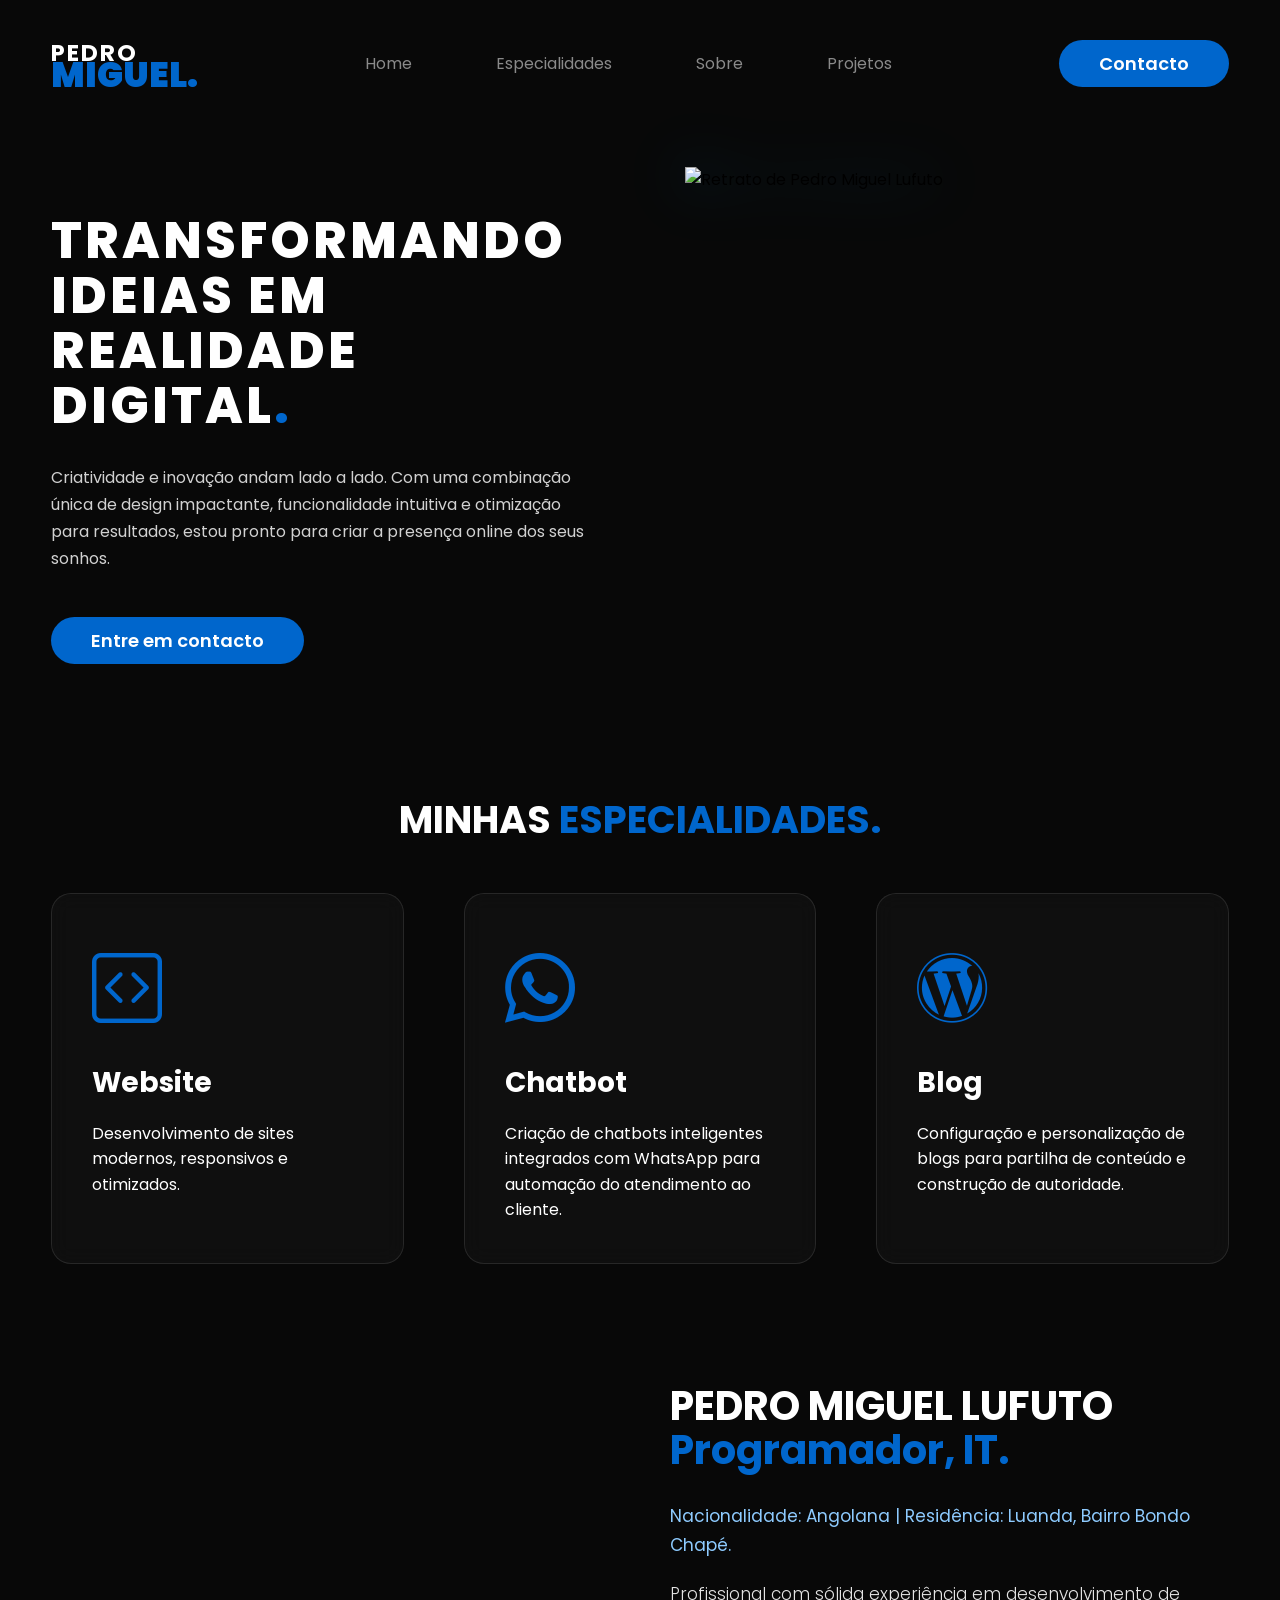
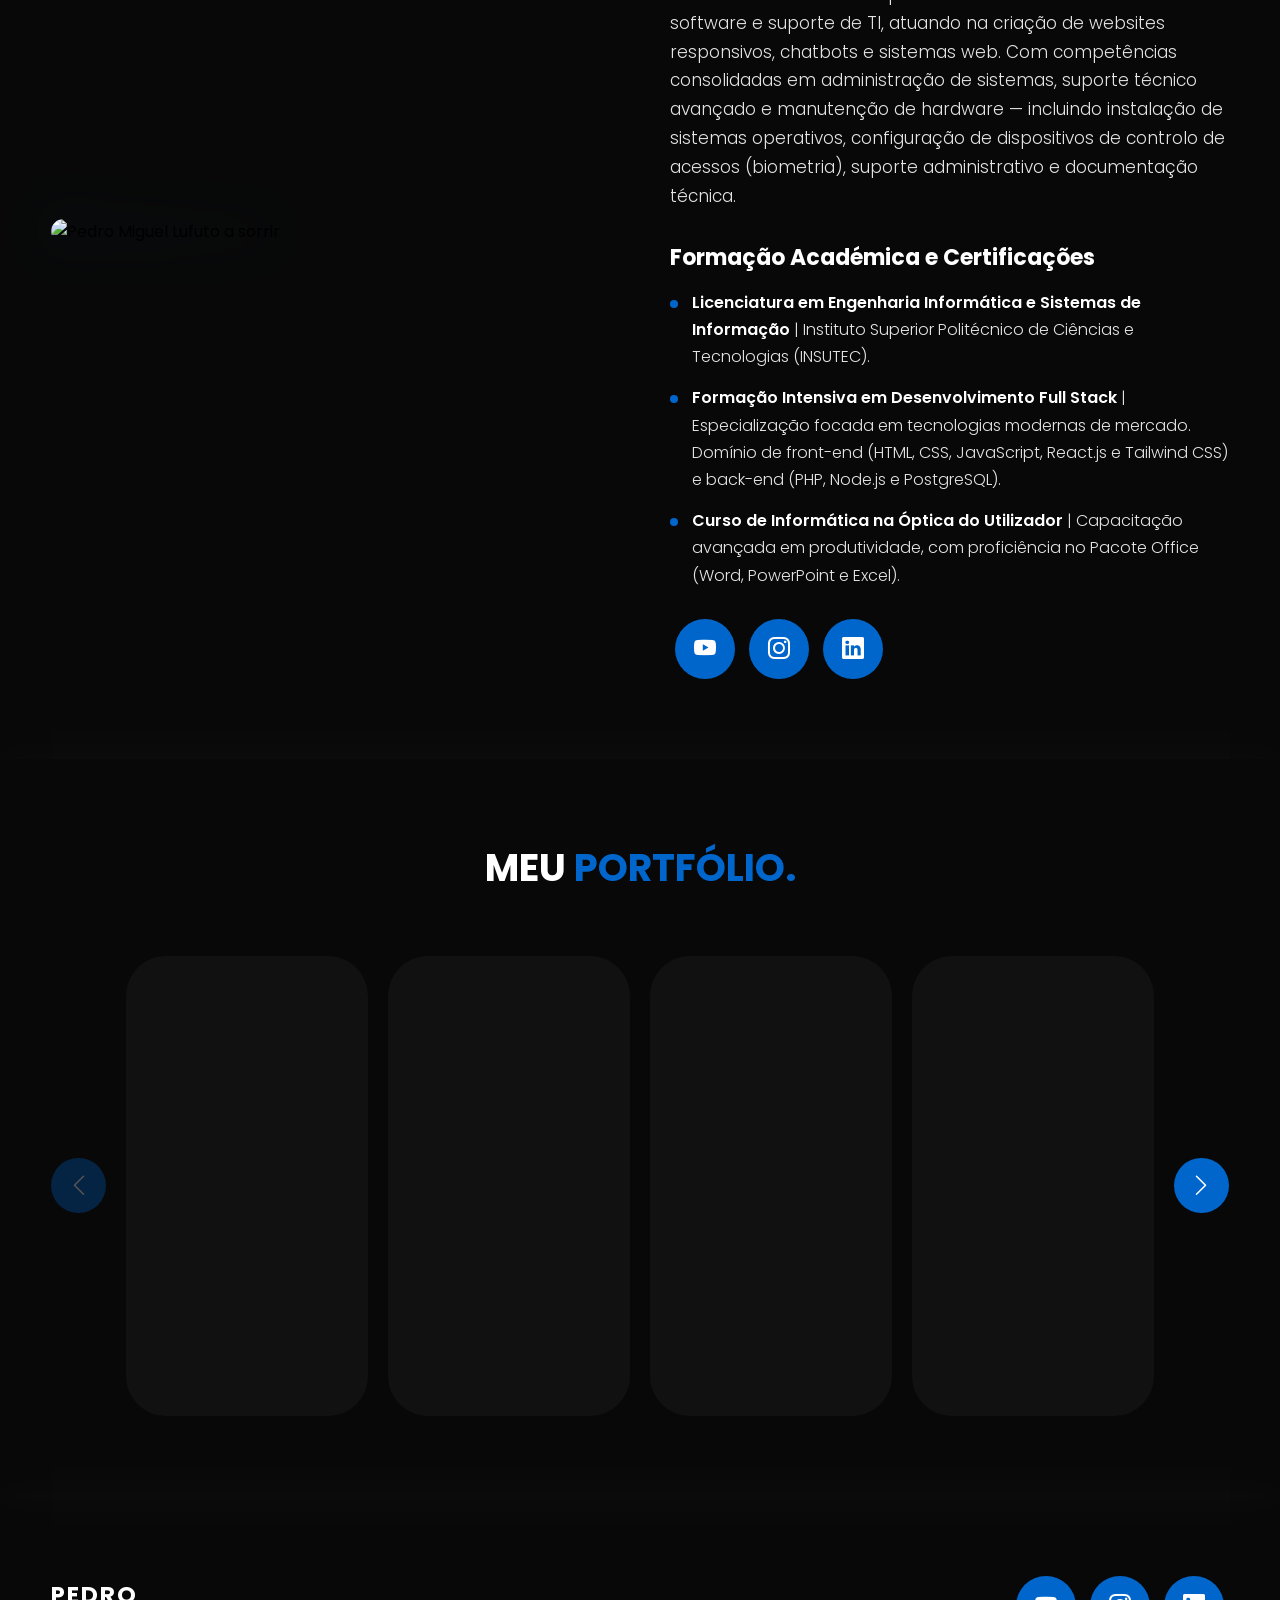
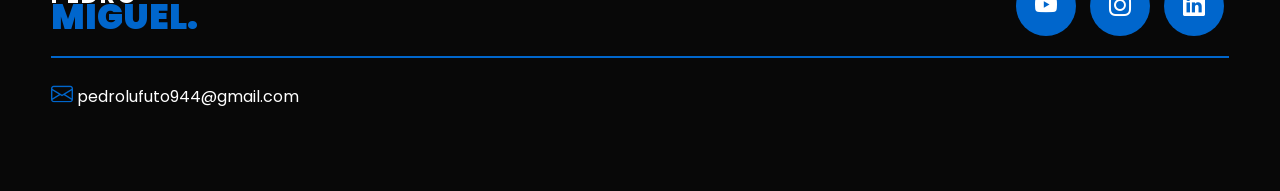
==== index.html @ 4f56f58e "Criação do meu portfolio" ====
<!DOCTYPE html>
<html lang="pt">

<head>
    <meta charset="UTF-8">
    <meta name="viewport" content="width=device-width, initial-scale=1.0">
    <meta name="description" content="Portfólio de Pedro Miguel Lufuto, programador e técnico de TI em Luanda. Websites responsivos, chatbots para WhatsApp e blogs.">
    <meta name="theme-color" content="#080808">
    <link rel="stylesheet" href="style.css">
    <link rel="stylesheet" href="https://cdn.jsdelivr.net/npm/bootstrap-icons@1.11.3/font/bootstrap-icons.min.css">
    <link rel="preconnect" href="https://fonts.googleapis.com">
    <link rel="preconnect" href="https://fonts.gstatic.com" crossorigin>
    <link
        href="https://fonts.googleapis.com/css2?family=Poppins:wght@300;400;600;700;800;900&display=swap"
        rel="stylesheet">
    <title>Portfólio | Pedro Miguel</title>
</head>

<body>

    <header>

        <div class="interface">
            <div class="logo">
                <h2><a href="index.html">PEDRO<span>MIGUEL.</span></a></h2>
            </div>
            <nav class="menu-desktop" aria-label="Menu principal">
                <ul>
                    <li><a href="index.html">Home</a></li>
                    <li><a href="#especialidades">Especialidades</a></li>
                    <li><a href="#sobre">Sobre</a></li>
                    <li><a href="#projetos">Projetos</a></li>
                </ul>
            </nav>
            <nav class="btn-contato" aria-label="Contacto">
                <a href="contacto.html">
                    <button type="button">Contacto</button>
                </a>
            </nav>

            <button type="button" class="btn-abrir-menu" id="btn-menu" aria-label="Abrir menu">
                <i class="bi bi-list"></i>
            </button>

            <div class="menu-mobile" id="menu-mobile">
                <button type="button" class="btn-fechar" aria-label="Fechar menu">
                    <i class="bi bi-x-lg"></i>
                </button>

                <nav aria-label="Menu mobile">
                    <ul>
                        <li><a href="index.html">Home</a></li>
                        <li><a href="index.html#especialidades">Especialidades</a></li>
                        <li><a href="index.html#sobre">Sobre</a></li>
                        <li><a href="index.html#projetos">Projetos</a></li>
                        <li><a href="contacto.html">Contacto</a></li>
                    </ul>
                </nav>
            </div>
            <div class="overlay-menu" id="overlay-menu"></div>

        </div>
    </header>

    <main>
        <section class="topo-do-site reveal">
            <div class="interface">
                <div class="flex">
                    <div class="txt-topo-site">
                        <h1>TRANSFORMANDO IDEIAS EM REALIDADE DIGITAL<span>.</span></h1>
                        <p>Criatividade e inovação andam lado a lado. Com uma combinação única de design impactante,
                            funcionalidade intuitiva e otimização para resultados, estou pronto para criar a presença
                            online dos seus sonhos.</p>

                        <div class="btn-contato">
                            <a href="contacto.html">
                                <button type="button">Entre em contacto</button>
                            </a>
                        </div>
                    </div>

                    <div class="img-topo-site">
                        <img src="imagens/my0.png" alt="Retrato de Pedro Miguel Lufuto" width="650" height="650" fetchpriority="high">
                    </div>
                </div>
            </div>
        </section>


        <section class="especialidade reveal" id="especialidades">
            <div class="interface">
                <h2 class="titulo">MINHAS <span>ESPECIALIDADES.</span></h2>
                <div class="flex">
                    <div class="especialidades-box">
                        <i class="bi bi-code-square" aria-hidden="true"></i>
                        <h3>Website</h3>
                        <p>Desenvolvimento de sites modernos, responsivos e otimizados.</p>
                    </div>

                    <div class="especialidades-box">
                        <i class="bi bi-whatsapp" aria-hidden="true"></i>
                        <h3>Chatbot</h3>
                        <p>Criação de chatbots inteligentes integrados com WhatsApp para automação do atendimento ao
                            cliente.</p>
                    </div>

                    <div class="especialidades-box">
                        <i class="bi bi-wordpress" aria-hidden="true"></i>
                        <h3>Blog</h3>
                        <p>Configuração e personalização de blogs para partilha de conteúdo e construção de autoridade.</p>
                    </div>
                </div>

            </div>
        </section>

        <section class="sobre reveal" id="sobre">
            <div class="interface">
                <div class="flex">
                    <div class="img-sobre">
                        <img src="imagens/Pedrao.png" alt="Pedro Miguel Lufuto a sorrir" loading="lazy">
                    </div>

                    <div class="txt-sobre">
                        <h2>PEDRO MIGUEL LUFUTO <span>Programador, IT.</span></h2>
                        <p class="dados">Nacionalidade: Angolana | Residência: Luanda, Bairro Bondo Chapé.</p>

                        <p>Profissional com sólida experiência em desenvolvimento de software e suporte de TI, atuando na criação de websites responsivos, chatbots e sistemas web. Com competências consolidadas em administração de sistemas,
                            suporte técnico avançado e manutenção de hardware — incluindo instalação de sistemas operativos, configuração de dispositivos de controlo de acessos (biometria), suporte administrativo e documentação técnica.
                        </p>

                        <h3>Formação Académica e Certificações</h3>
                        <ul class="lista-formacao">
                            <li><strong>Licenciatura em Engenharia Informática e Sistemas de Informação</strong> | Instituto Superior Politécnico de Ciências e Tecnologias (INSUTEC).</li>
                            <li><strong>Formação Intensiva em Desenvolvimento Full Stack</strong> | Especialização focada em tecnologias modernas de mercado. Domínio de front-end (HTML, CSS, JavaScript, React.js e Tailwind CSS) e back-end (PHP, Node.js e PostgreSQL).</li>
                            <li><strong>Curso de Informática na Óptica do Utilizador</strong> | Capacitação avançada em produtividade, com proficiência no Pacote Office (Word, PowerPoint e Excel).</li>
                        </ul>

                        <div class="btn-social">
                            <a href="https://youtube.com/@pedromiguellufuto" target="_blank" rel="noopener noreferrer" aria-label="Canal de YouTube"><button type="button" tabindex="-1"><i class="bi bi-youtube"></i></button></a>
                            <a href="https://www.instagram.com/pedromiguel9948" target="_blank" rel="noopener noreferrer" aria-label="Instagram"><button type="button" tabindex="-1"><i class="bi bi-instagram"></i></button></a>
                            <a href="https://www.linkedin.com/in/pedro-lufuto-2a4253391" target="_blank" rel="noopener noreferrer" aria-label="LinkedIn"><button type="button" tabindex="-1"><i class="bi bi-linkedin"></i></button></a>
                        </div>
                    </div>
                </div>
            </div>
        </section>

        <section class="portfolio reveal" id="projetos">
            <div class="interface">
                <h2 class="titulo">MEU <span>PORTFÓLIO.</span></h2>

                <div class="portfolio-carrossel">
                    <button type="button" class="seta seta-esquerda" id="seta-esquerda" aria-label="Projeto anterior">
                        <i class="bi bi-chevron-left"></i>
                    </button>

                    <div class="portfolio-viewport">
                        <div class="portfolio-track" id="portfolio-track">
                            <!-- Confirma os nomes dos ficheiros abaixo: "img-01.png.png" tem extensão dupla -->
                            <a href="projeto1.html" class="img-port" aria-label="Website institucional da VibeAgency" style="background-image: url(imagens/projeto1/img-01.png.png);">
                                <div class="overlay">Criação do Website Institucional VibeAgency</div>
                            </a>
                            <a href="projeto2.html" class="img-port" aria-label="Landing page da Met-Care" style="background-image: url(imagens/projeto2/img-01.png.png);">
                                <div class="overlay">Criação da Landing Page Met-Care, casa com saúde.</div>
                            </a>
                            <a href="projeto3.html" class="img-port" aria-label="Landing page de ficha de prospeção de empresa" style="background-image: url(imagens/projeto3/img-01.png);">
                                <div class="overlay">Criação da Landing Page de ficha de prospeção de empresa.</div>
                            </a>
                            <a href="projeto4.html" class="img-port" aria-label="Landing page de inquérito de avaliação" style="background-image: url(imagens/Inquérito_avaliação.png);">
                                <div class="overlay">Criação da Landing Page de Inquérito de Avaliação da Vibe Agency para Met-Care.</div>
                            </a>
                            <a href="projeto5.html" class="img-port" aria-label="Plataforma web de agendamentos" style="background-image: url(imagens/agendai.png);">
                                <div class="overlay">Desenvolvimento de uma plataforma web integrada de agendamentos.</div>
                            </a>
                            <a href="projeto6.html" class="img-port" aria-label="Landing page Met-Care, inquérito de atendimento" style="background-image: url(imagens/Inqmet.png);">
                                <div class="overlay">Criação da Landing Page MET-CARE | Inquérito de Avaliação de Atendimento</div>
                            </a>
                            <a href="projeto7.html" class="img-port" aria-label="Website institucional Porsche Angola" style="background-image: url(imagens/porsche.png);">
                                <div class="overlay">Criação do Website Institucional Porsche Angola</div>
                            </a>

                            <!-- Para adicionar um novo projeto no futuro, basta colar aqui mais um bloco .img-port -->
                        </div>
                    </div>

                    <button type="button" class="seta seta-direita" id="seta-direita" aria-label="Próximo projeto">
                        <i class="bi bi-chevron-right"></i>
                    </button>
                </div>
            </div>
        </section>

    </main>

    <footer>
        <div class="interface">
            <div class="line-footer">
                <div class="flex">
                    <div class="logo">
                        <h2><a href="index.html">PEDRO<span>MIGUEL.</span></a></h2>
                    </div>
                    <div class="btn-social">
                        <a href="https://youtube.com/@pedromiguellufuto" target="_blank" rel="noopener noreferrer" aria-label="Canal de YouTube"><button type="button" tabindex="-1"><i class="bi bi-youtube"></i></button></a>
                        <a href="https://www.instagram.com/pedromiguel9948" target="_blank" rel="noopener noreferrer" aria-label="Instagram"><button type="button" tabindex="-1"><i class="bi bi-instagram"></i></button></a>
                        <a href="https://www.linkedin.com/in/pedro-lufuto-2a4253391" target="_blank" rel="noopener noreferrer" aria-label="LinkedIn"><button type="button" tabindex="-1"><i class="bi bi-linkedin"></i></button></a>
                    </div>
                </div>
            </div>

            <div class="line-footer borda">
                <p><i class="bi bi-envelope" aria-hidden="true"></i> <a href="mailto:pedrolufuto944@gmail.com">pedrolufuto944@gmail.com</a></p>
            </div>
        </div>
    </footer>

    <button type="button" class="scroll-top" id="scroll-top" aria-label="Voltar ao topo">
        <i class="bi bi-arrow-up-short"></i>
    </button>

    <script src="menu.js"></script>
    <script src="portfolio-slider.js"></script>
</body>

</html>
---- style.css ----
html {
    scroll-behavior: smooth;
    scroll-padding-top: 90px;
}

* {
    margin: 0;
    padding: 0;
    box-sizing: border-box;
}

body {
    background-color: #080808;
    min-height: 100vh;
    font-family: 'Poppins', sans-serif;
    -webkit-font-smoothing: antialiased;
}

ul {
    list-style: none;
}

img {
    max-width: 100%;
    height: auto;
}

/* Foco visível para navegação por teclado */
a:focus-visible,
button:focus-visible {
    outline: 3px solid #1690e1;
    outline-offset: 3px;
}

.interface {
    max-width: 1280px;
    margin: 0 auto;
}

.logo h2 a {
    color: #fff;
    text-decoration: none;
    font-size: 23px;
    line-height: 22px;
    display: block;
    font-weight: 700;
    text-transform: uppercase;
    letter-spacing: 2px;
}

.logo:hover {
    filter: drop-shadow(0 0 30px hsla(198, 100%, 50%, 0.552));
}

.logo h2 a span {
    color: #0066CC;
    display: block;
    font-size: 35px;
    font-weight: 900;
    letter-spacing: 0;
}

.flex {
    display: flex;
}

.btn-contato button {
    padding: 10px 40px;
    font-family: inherit;
    font-size: 18px;
    font-weight: 600;
    color: #fff;
    background-color: #0066CC;
    border: 0;
    border-radius: 30px;
    cursor: pointer;
    transition: .3s;
}

button:hover {
    box-shadow: 0px 0px 0px 4px hsla(210, 100%, 40%, 0.27);
    filter: drop-shadow(0 0 30px hsla(198, 100%, 50%, 0.552));
}

h2.titulo {
    color: #fff;
    font-size: 38px;
    text-align: center;
}

h2.titulo span {
    color: #0066CC;
}


/* ESTILO DO HEADER */
header {
    padding: 40px 4%;
}

header>.interface {
    display: flex;
    align-items: center;
    justify-content: space-between;
}

header a {
    color: #8a8a8a;
    text-decoration: none;
    display: inline-block;
    transition: .2s;
}

header a:hover {
    color: #fff;
    transform: scale(1.05);
}

header .logo h2 a {
    color: #fff;
}

header nav.menu-desktop ul li a,
header nav.menu-mobile ul li a {
    position: relative;
    color: #8a8a8a;
    text-decoration: none;
    display: inline-block;
    transition: color 0.2s, transform 0.2s;
}

header nav.menu-desktop ul li a:hover,
header nav.menu-mobile ul li a:hover {
    color: #fff;
    transform: scale(1.05);
}

header nav.menu-desktop ul li a:after,
header nav.menu-mobile ul li a:after {
    content: '';
    position: absolute;
    left: 0;
    bottom: -4px;
    width: 0;
    height: 2px;
    background-color: hsl(197, 82%, 48%);
    transition: width 0.5s ease;
}

header nav.menu-desktop ul li a:hover:after,
header nav.menu-mobile ul li a:hover:after {
    width: 100%;
}

header nav.menu-desktop ul li {
    display: inline-block;
    padding: 0 40px;
}

/* Botões de menu (agora <button>): reset de estilo */
.btn-abrir-menu,
.menu-mobile .btn-fechar,
.scroll-top {
    border: 0;
    background: none;
    font-family: inherit;
}

.btn-abrir-menu {
    display: none;
    cursor: pointer;
}

.btn-abrir-menu i {
    color: #0066CC;
    font-size: 40px;
}

.menu-mobile {
    background-color: #000;
    height: 100vh;
    position: fixed;
    top: 0;
    right: 0;
    z-index: 99999;
    width: 0%;
    overflow: hidden;
    transition: .5s;
}

.menu-mobile.abrir-menu {
    width: 70%;
}

.menu-mobile.abrir-menu~.overlay-menu {
    display: block;
}

.menu-mobile .btn-fechar {
    display: block;
    width: 100%;
    text-align: left;
    padding: 20px 5%;
    cursor: pointer;
}

.menu-mobile .btn-fechar i {
    color: #0066CC;
    font-size: 30px;
}

.menu-mobile nav ul {
    text-align: right;
}

.menu-mobile nav ul li a {
    color: #fff;
    font-size: 20px;
    font-weight: 300;
    padding: 20px 8%;
    display: block;
}

.menu-mobile nav ul li a:hover {
    background-color: #0066CC;
    color: #fff;
}

.overlay-menu {
    background-color: #000000df;
    width: 100%;
    height: 100%;
    position: fixed;
    top: 0;
    left: 0;
    z-index: 888;
    display: none;
}


/* TOPO DO SITE */
section.topo-do-site {
    padding: 40px 4%;
}

section.topo-do-site .flex {
    align-items: center;
    justify-content: center;
    gap: 90px;
}

.topo-do-site h1 {
    color: #fff;
    font-size: 50px;
    line-height: 1.1;
    font-weight: 800;
    text-align: left;
    letter-spacing: 3px;
}

.topo-do-site .txt-topo-site h1 span {
    color: #0066CC;
}

.topo-do-site .txt-topo-site {
    flex: 1;
    max-width: 650px;
}

.topo-do-site .txt-topo-site p {
    color: #d1d1d1;
    margin: 30px 0 45px 0;
    font-size: 16px;
    line-height: 1.7;
    text-align: left;
}

.topo-do-site .img-topo-site {
    flex: 1;
    display: flex;
    justify-content: flex-end;
    align-items: center;
}

.topo-do-site .img-topo-site img {
    width: 100%;
    max-width: 650px;
    height: auto;
    animation: flutuar 3s ease-in-out infinite;
    filter: drop-shadow(0 0 30px #00b3ff60);
}

@keyframes flutuar {
    0% {
        transform: translateY(0);
    }

    50% {
        transform: translateY(-20px);
    }

    100% {
        transform: translateY(0);
    }
}

/* ESPECIALIDADES */
section.especialidade {
    padding: 40px 4%;
}

section.especialidade .flex {
    gap: 60px;
}

.especialidade .especialidades-box {
    flex: 1;
    color: #fff;
    padding: 40px;
    border-radius: 20px;
    margin-top: 45px;
    transition: .5s;
    background: rgba(255, 255, 255, 0.03);
    backdrop-filter: blur(10px);
    border: 1px solid rgba(255, 255, 255, 0.1);
    line-height: 1.6;
}

.especialidade .especialidades-box:hover {
    transform: translateY(-10px);
    background: rgba(255, 255, 255, 0.08);
    border: 1px solid #0066CC;
    box-shadow: 0 0 20px rgba(0, 102, 204, 0.2);
}

.especialidade .especialidades-box i {
    font-size: 70px;
    color: #0066CC;
}

.especialidade .especialidades-box h3 {
    font-size: 28px;
    margin: 15px 0;
}

/* SOBRE */
section.sobre {
    padding: 80px 4%;
}

section.sobre .flex {
    align-items: center;
    gap: 60px;
}

.sobre .img-sobre {
    flex: 1;
}

.sobre .img-sobre img {
    width: 100%;
    max-width: 750px;
    border-radius: 30px;
    filter: drop-shadow(0 0 30px rgba(77, 195, 255, 0.233));
}

.sobre .txt-sobre {
    flex: 1;
    color: #fff;
}

.sobre .txt-sobre h2 {
    font-size: 40px;
    line-height: 1.1;
    margin-bottom: 30px;
}

.sobre .txt-sobre h2 span {
    color: #0066CC;
    display: block;
}

.sobre .txt-sobre h3 {
    font-size: 22px;
    margin: 30px 0 15px;
    color: #fff;
}

.sobre .txt-sobre p {
    margin: 20px 0;
    font-size: 17px;
    font-weight: 300;
    line-height: 1.7;
    color: #e4e4e4;
}

.sobre .txt-sobre p.dados {
    color: #8ecbff;
    font-weight: 400;
}

.sobre .lista-formacao li {
    font-size: 16px;
    font-weight: 300;
    line-height: 1.7;
    color: #e4e4e4;
    padding-left: 22px;
    margin-bottom: 14px;
    position: relative;
}

.sobre .lista-formacao li::before {
    content: '';
    position: absolute;
    left: 0;
    top: 11px;
    width: 8px;
    height: 8px;
    border-radius: 50%;
    background-color: #0066CC;
}

.sobre .lista-formacao li strong {
    font-weight: 600;
    color: #fff;
}

.btn-social {
    margin-top: 30px;
}

.btn-social a {
    display: inline-block;
    border-radius: 50%;
}

.btn-social button {
    width: 60px;
    height: 60px;
    border-radius: 50%;
    border: none;
    background-color: #0066CC;
    font-size: 22px;
    cursor: pointer;
    margin: 0 5px;
    transition: .2s;
}

.btn-social button i {
    color: #fff;
}

.btn-social button:hover {
    transform: scale(1.1);
    box-shadow: 0 0 10px #0066CC;
    background-color: #1690e1;
}

footer .btn-social {
    margin-top: 0;
}

/* PORTFOLIO */
section.portfolio {
    padding: 80px 4%;
    box-shadow: 0 0 40px 10px #ffffff05;
}

.img-port {
    width: 100%;
    height: 460px;
    background-size: cover;
    background-position: 100% 0%;
    background-color: #111;
    transition: background-position 8s;
    cursor: pointer;
    border-radius: 40px;
    position: relative;
}

.img-port:hover {
    background-position: 100% 100%;
}

a.img-port {
    text-decoration: none;
    display: block;
}

.overlay {
    position: absolute;
    top: 0;
    left: 0;
    width: 100%;
    height: 100%;
    background-color: #00000083;
    border-radius: 40px;
    display: flex;
    align-items: center;
    justify-content: center;
    text-align: center;
    padding: 20px;
    color: #fff;
    font-size: 24px;
    font-weight: 600;
    opacity: 0;
    transition: .5s;
}

/* Também aparece com foco por teclado; em ecrãs táteis fica sempre visível */
.overlay:hover,
a.img-port:hover .overlay,
a.img-port:focus-visible .overlay {
    opacity: 1;
}

@media (hover: none) {
    .overlay {
        opacity: 1;
        align-items: flex-end;
        background: linear-gradient(to top, #000000d9, #00000000 60%);
        font-size: 18px;
    }
}

/* CARROSSEL DO PORTFOLIO */
.portfolio-carrossel {
    display: flex;
    align-items: center;
    gap: 20px;
    margin-top: 60px;
}

.portfolio-viewport {
    overflow: hidden;
    width: 100%;
}

.portfolio-track {
    display: flex;
    transition: transform .6s cubic-bezier(0.65, 0, 0.35, 1);
}

.portfolio-pagina {
    display: flex;
    justify-content: center;
    gap: 20px;
    flex: 0 0 100%;
    width: 100%;
}

.portfolio-pagina .img-port {
    flex: 1;
    max-width: 360px;
}

.seta {
    flex-shrink: 0;
    width: 55px;
    height: 55px;
    border-radius: 50%;
    border: none;
    background-color: #0066CC;
    color: #fff;
    font-size: 24px;
    cursor: pointer;
    display: flex;
    align-items: center;
    justify-content: center;
    transition: .3s;
}

.seta:hover {
    background-color: #1690e1;
    transform: scale(1.1);
}

.seta.desativado {
    opacity: .3;
    pointer-events: none;
    cursor: default;
}

/* FOOTER */
footer {
    padding: 60px 4%;
    box-shadow: 0 0 40px 10px #ffffff05;
}

footer .flex {
    justify-content: space-between;
    align-items: center;
}

footer .line-footer {
    padding: 20px 0;
}

.borda {
    border-top: 2px solid #0066CC;
}

footer .line-footer p i {
    color: #0066CC;
    font-size: 22px;
}

footer .line-footer p a {
    color: #fff;
    text-decoration: none;
}

footer .line-footer p a:hover {
    text-decoration: underline;
}

/* BOTÃO SCROLL TOP */
.scroll-top {
    position: fixed;
    bottom: 30px;
    right: 30px;
    width: 50px;
    height: 50px;
    background-color: #0066CC;
    color: #fff;
    border-radius: 50%;
    display: flex;
    align-items: center;
    justify-content: center;
    font-size: 30px;
    cursor: pointer;
    z-index: 999;
    opacity: 0;
    visibility: hidden;
    transition: .3s;
}

.scroll-top.show {
    opacity: 1;
    visibility: visible;
}

.scroll-top:hover {
    transform: scale(1.1);
    background-color: #1690e1;
}

/* REVEAL ANIMATION */
.reveal {
    opacity: 0;
    transform: translateY(30px);
    transition: all 0.8s ease-out;
}

.reveal.active {
    opacity: 1;
    transform: translateY(0);
}

/* RESPONSIVIDADE */
@media screen and (max-width: 1020px) {

    /* HEADER */
    .menu-desktop,
    header .btn-contato {
        display: none;
    }

    .btn-abrir-menu {
        display: block;
    }

    /* TOPO DO SITE */
    section.topo-do-site .flex {
        flex-direction: column-reverse;
        gap: 40px;
    }

    .topo-do-site h1 {
        font-size: 32px;
        text-align: center;
    }

    .topo-do-site .txt-topo-site p {
        text-align: center;
    }

    .topo-do-site .btn-contato {
        display: flex;
        justify-content: center;
    }

    .topo-do-site .img-topo-site {
        justify-content: center;
    }

    .topo-do-site .img-topo-site img {
        width: 100%;
        max-width: 280px;
    }

    /* ESPECIALIDADES */
    section.especialidade .flex {
        flex-direction: column;
        gap: 0;
    }

    /* SOBRE */
    section.sobre .flex {
        flex-direction: column;
    }

    .sobre .txt-sobre h2 {
        font-size: 30px;
    }

    .sobre .btn-social {
        text-align: center;
    }

    /* PORTFOLIO */
    .portfolio-carrossel {
        gap: 12px;
        margin-top: 40px;
    }

    .seta {
        width: 42px;
        height: 42px;
        font-size: 20px;
    }

    .img-port {
        height: 380px;
    }

    /* FOOTER */
    footer .flex {
        flex-direction: column;
        gap: 30px;
    }
}

@media screen and (max-width: 700px) {
    .img-port {
        height: 320px;
    }

    h2.titulo {
        font-size: 30px;
    }
}

/* Respeitar quem prefere menos animação */
@media (prefers-reduced-motion: reduce) {
    html {
        scroll-behavior: auto;
    }

    *,
    *::before,
    *::after {
        animation: none !important;
        transition-duration: .01ms !important;
    }

    .reveal {
        opacity: 1;
        transform: none;
    }
}
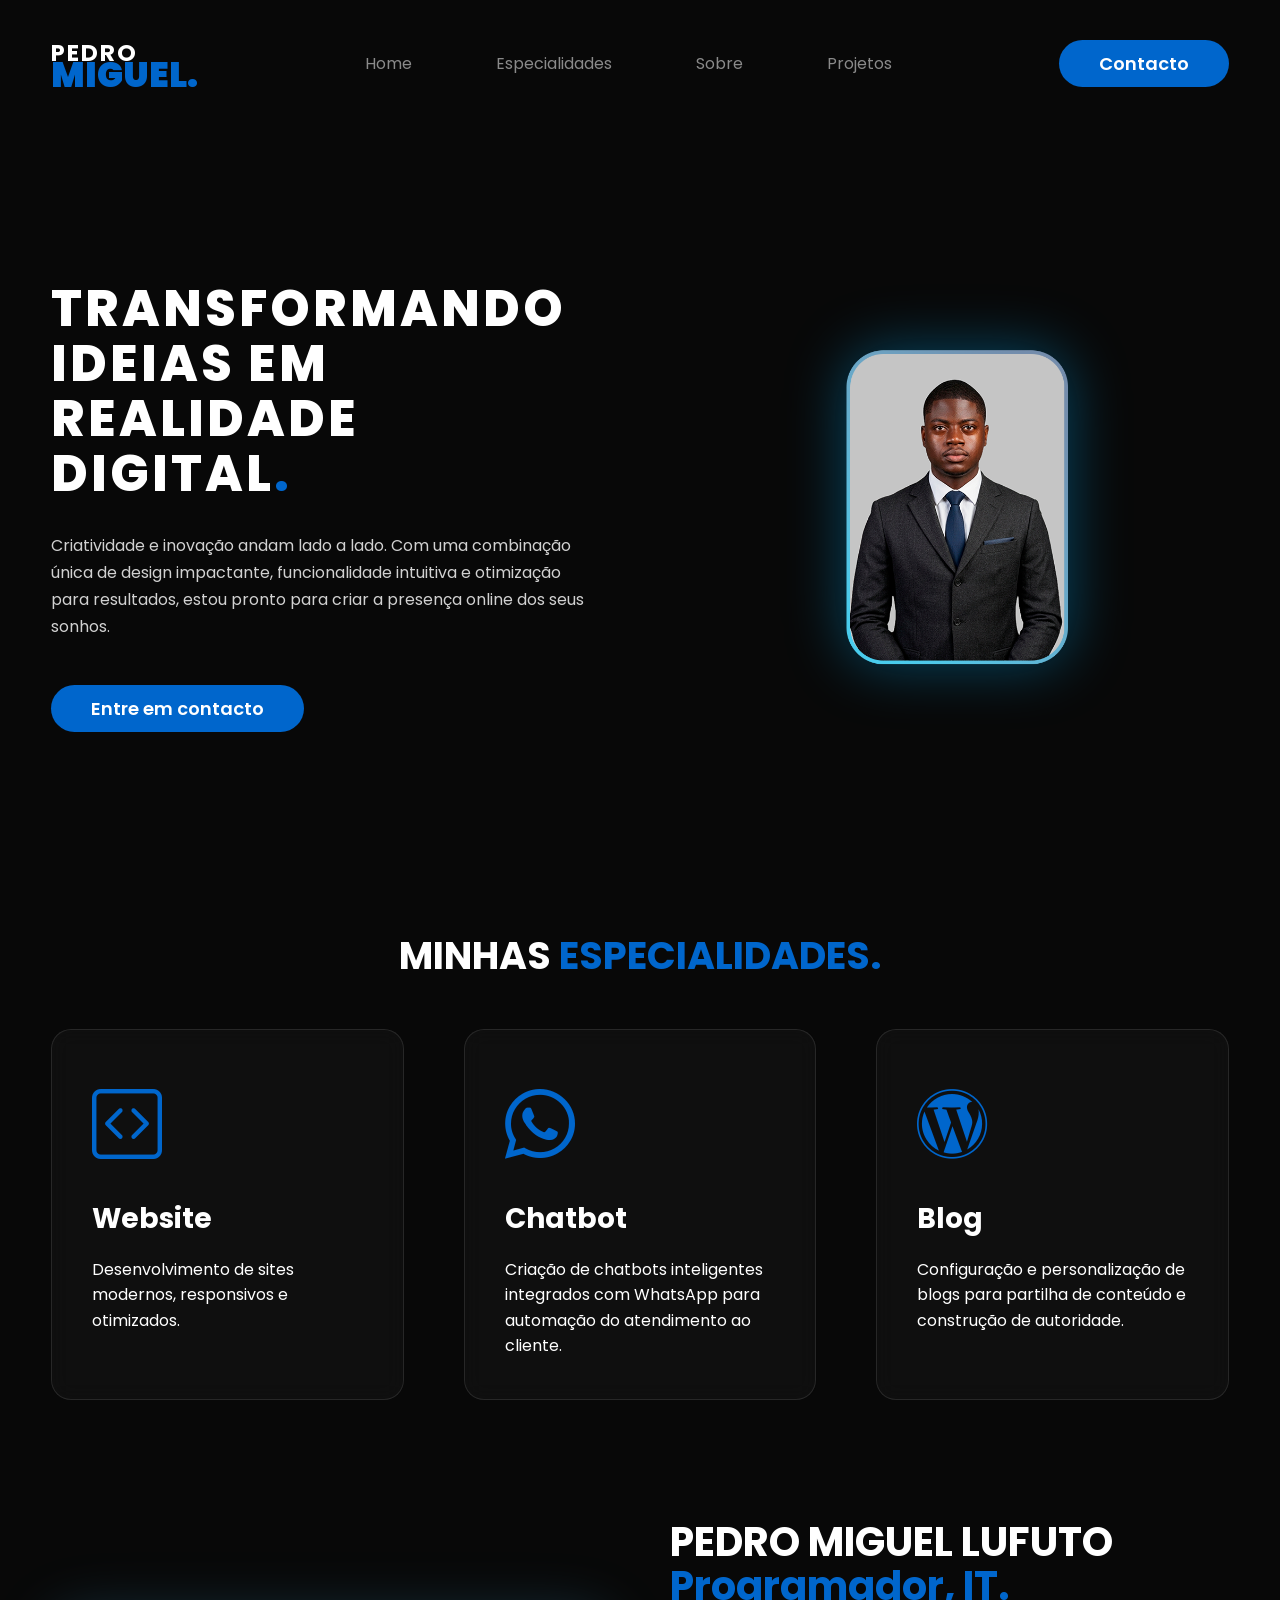
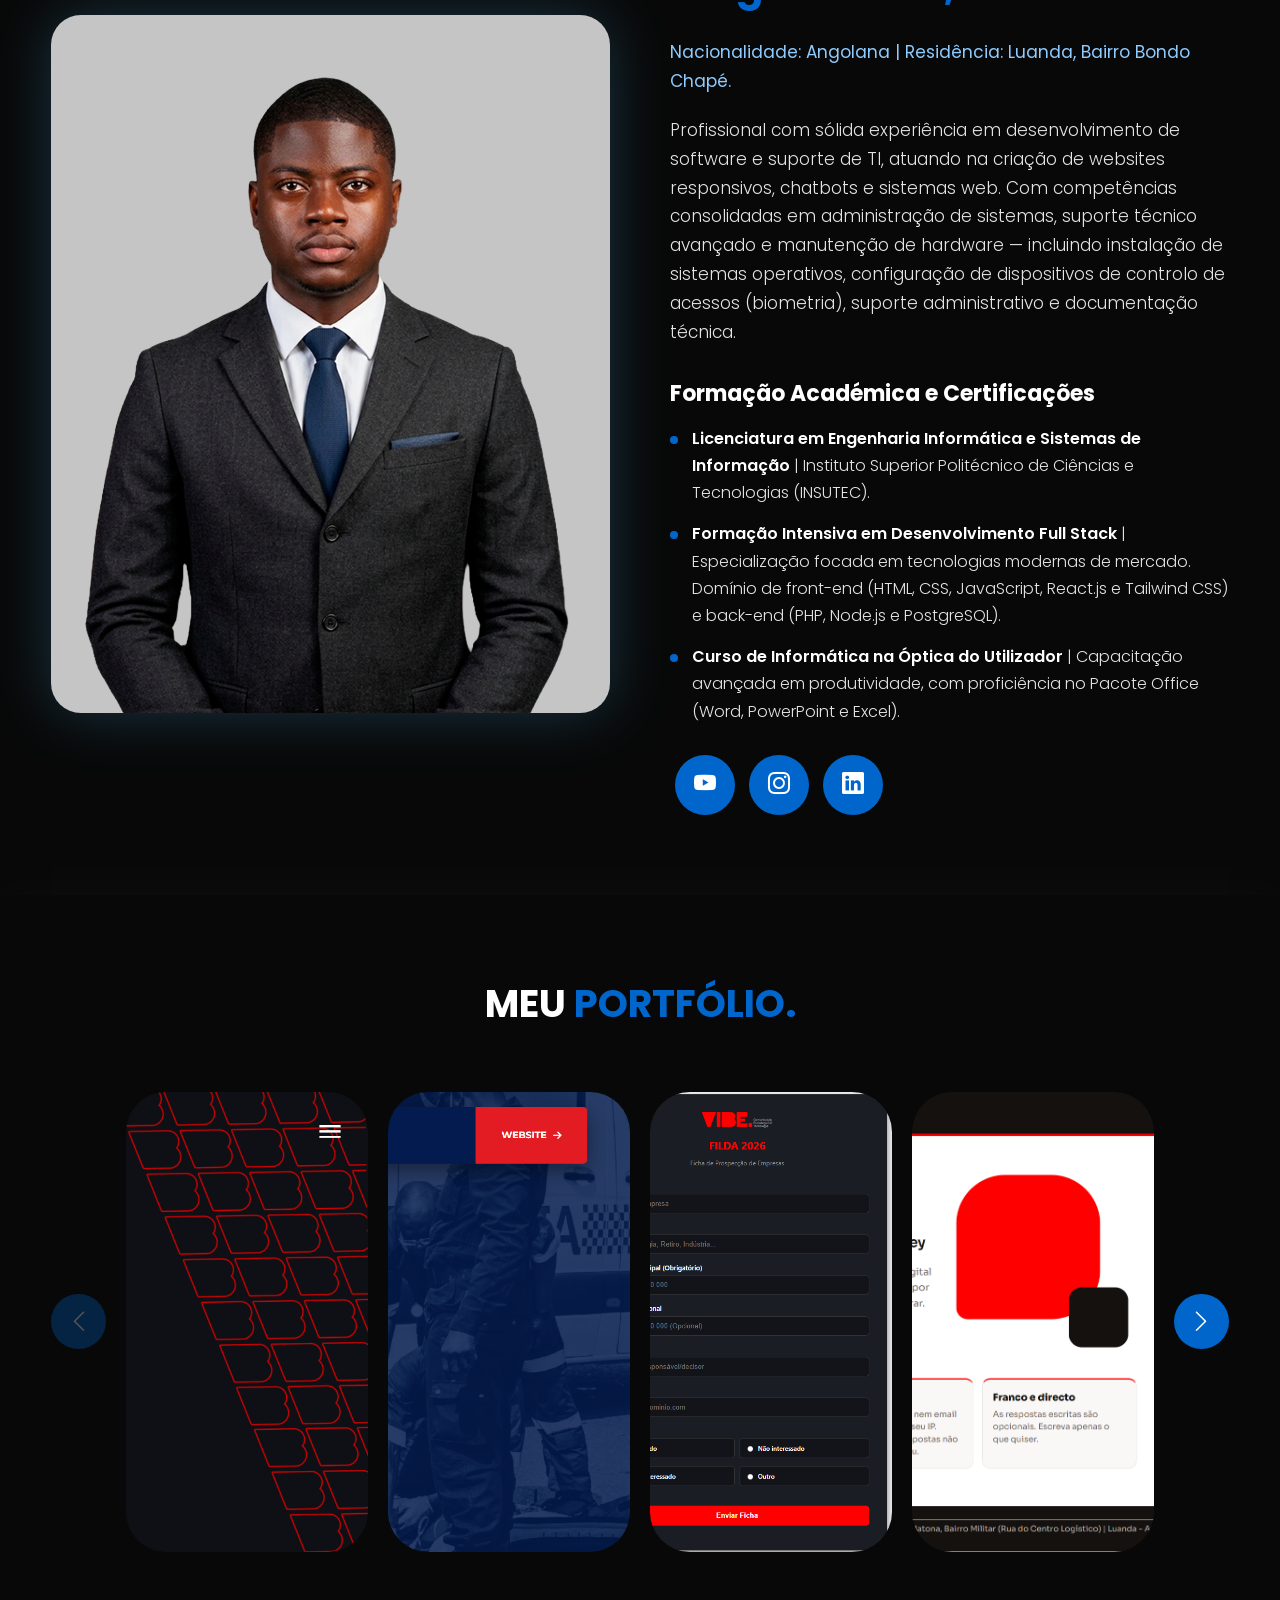
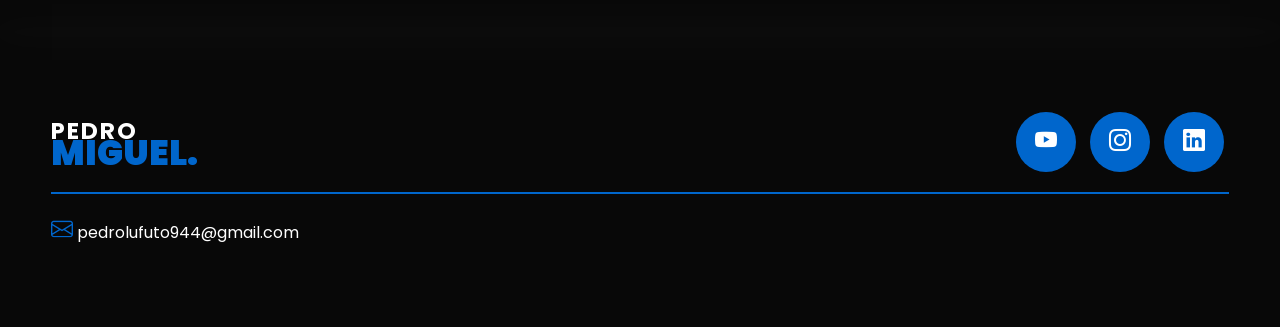
==== commit ca1094d7: "Add files via upload" ====
--- a/index.html
+++ b/index.html
@@ -158,13 +158,13 @@
                     <div class="portfolio-viewport">
                         <div class="portfolio-track" id="portfolio-track">
                             <!-- Confirma os nomes dos ficheiros abaixo: "img-01.png.png" tem extensão dupla -->
-                            <a href="projeto1.html" class="img-port" aria-label="Website institucional da VibeAgency" style="background-image: url(imagens/projeto1/img-01.png.png);">
+                            <a href="projeto1.html" class="img-port" aria-label="Website institucional da VibeAgency" style="background-image: url(projeto1/img-01.png.png);">
                                 <div class="overlay">Criação do Website Institucional VibeAgency</div>
                             </a>
-                            <a href="projeto2.html" class="img-port" aria-label="Landing page da Met-Care" style="background-image: url(imagens/projeto2/img-01.png.png);">
+                            <a href="projeto2.html" class="img-port" aria-label="Landing page da Met-Care" style="background-image: url(projeto2/img-01.png.png);">
                                 <div class="overlay">Criação da Landing Page Met-Care, casa com saúde.</div>
                             </a>
-                            <a href="projeto3.html" class="img-port" aria-label="Landing page de ficha de prospeção de empresa" style="background-image: url(imagens/projeto3/img-01.png);">
+                            <a href="projeto3.html" class="img-port" aria-label="Landing page de ficha de prospeção de empresa" style="background-image: url(projeto3/img-01.png);">
                                 <div class="overlay">Criação da Landing Page de ficha de prospeção de empresa.</div>
                             </a>
                             <a href="projeto4.html" class="img-port" aria-label="Landing page de inquérito de avaliação" style="background-image: url(imagens/Inquérito_avaliação.png);">
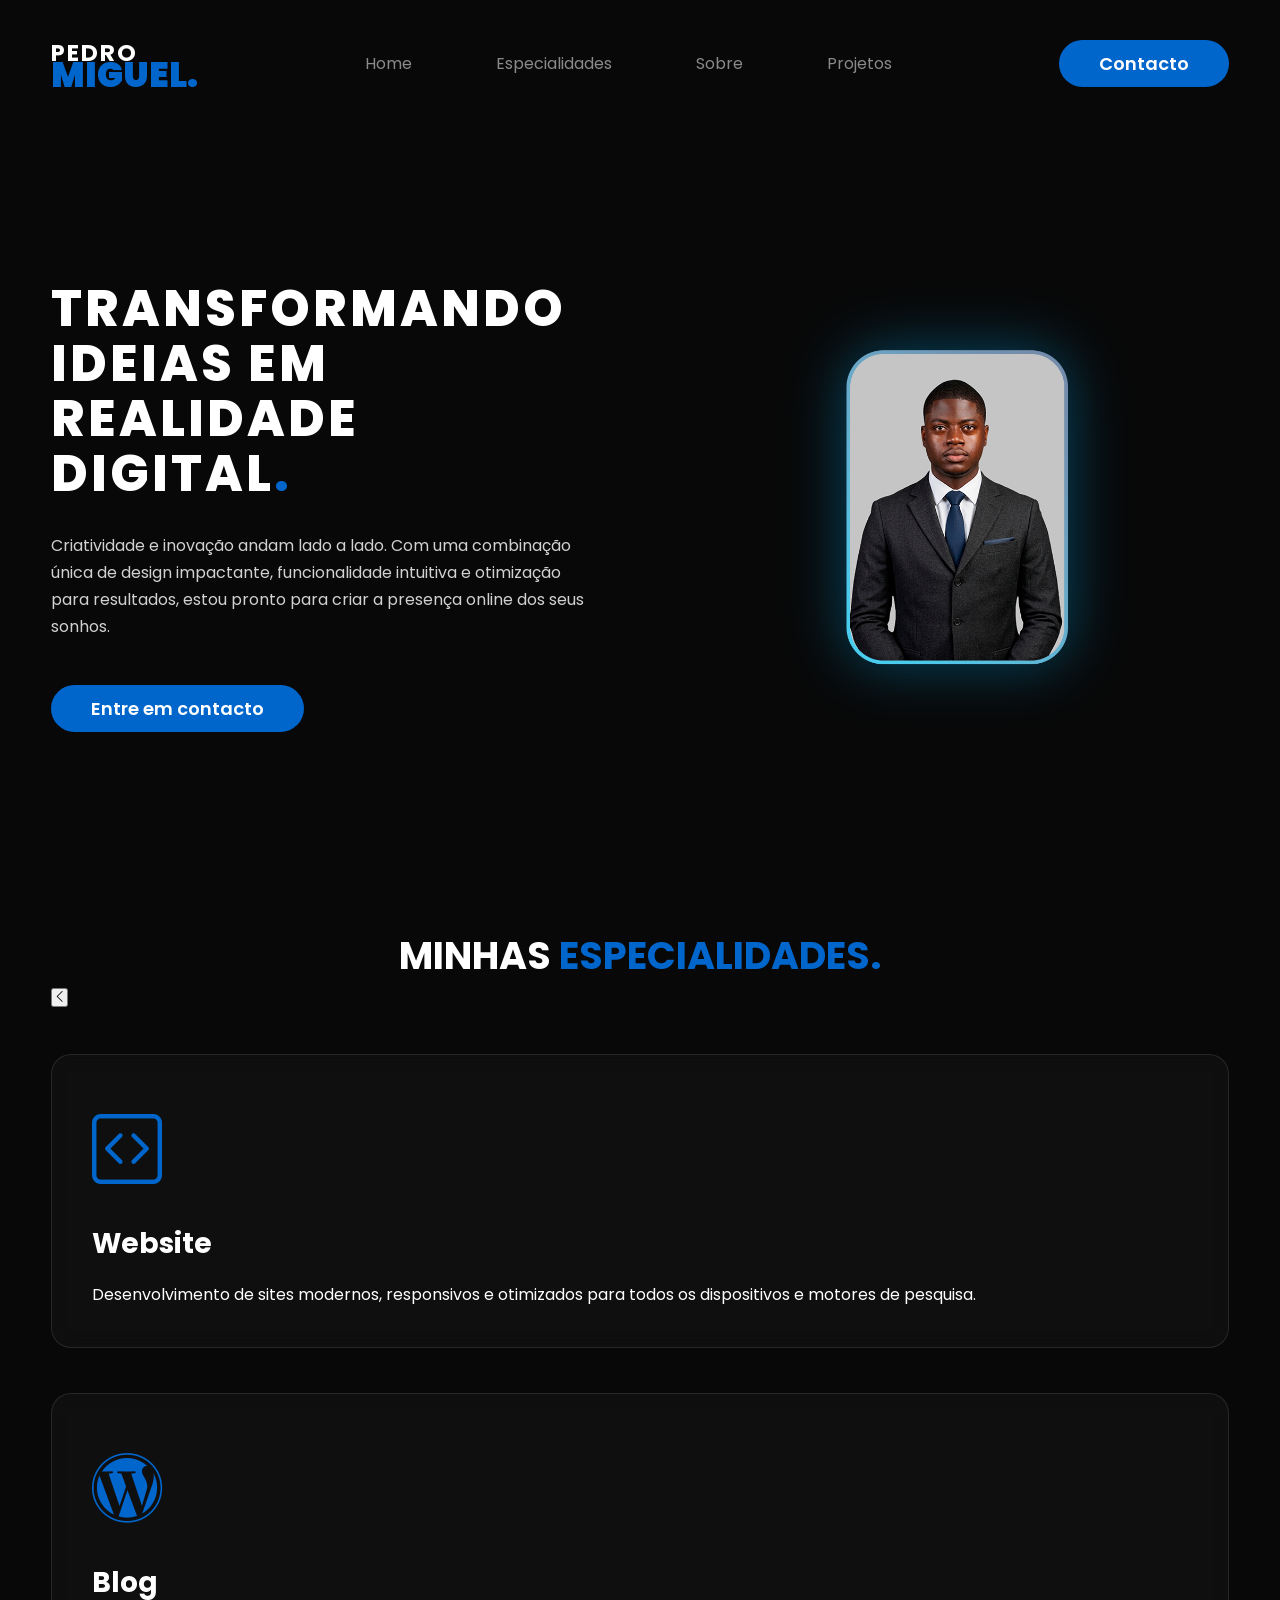
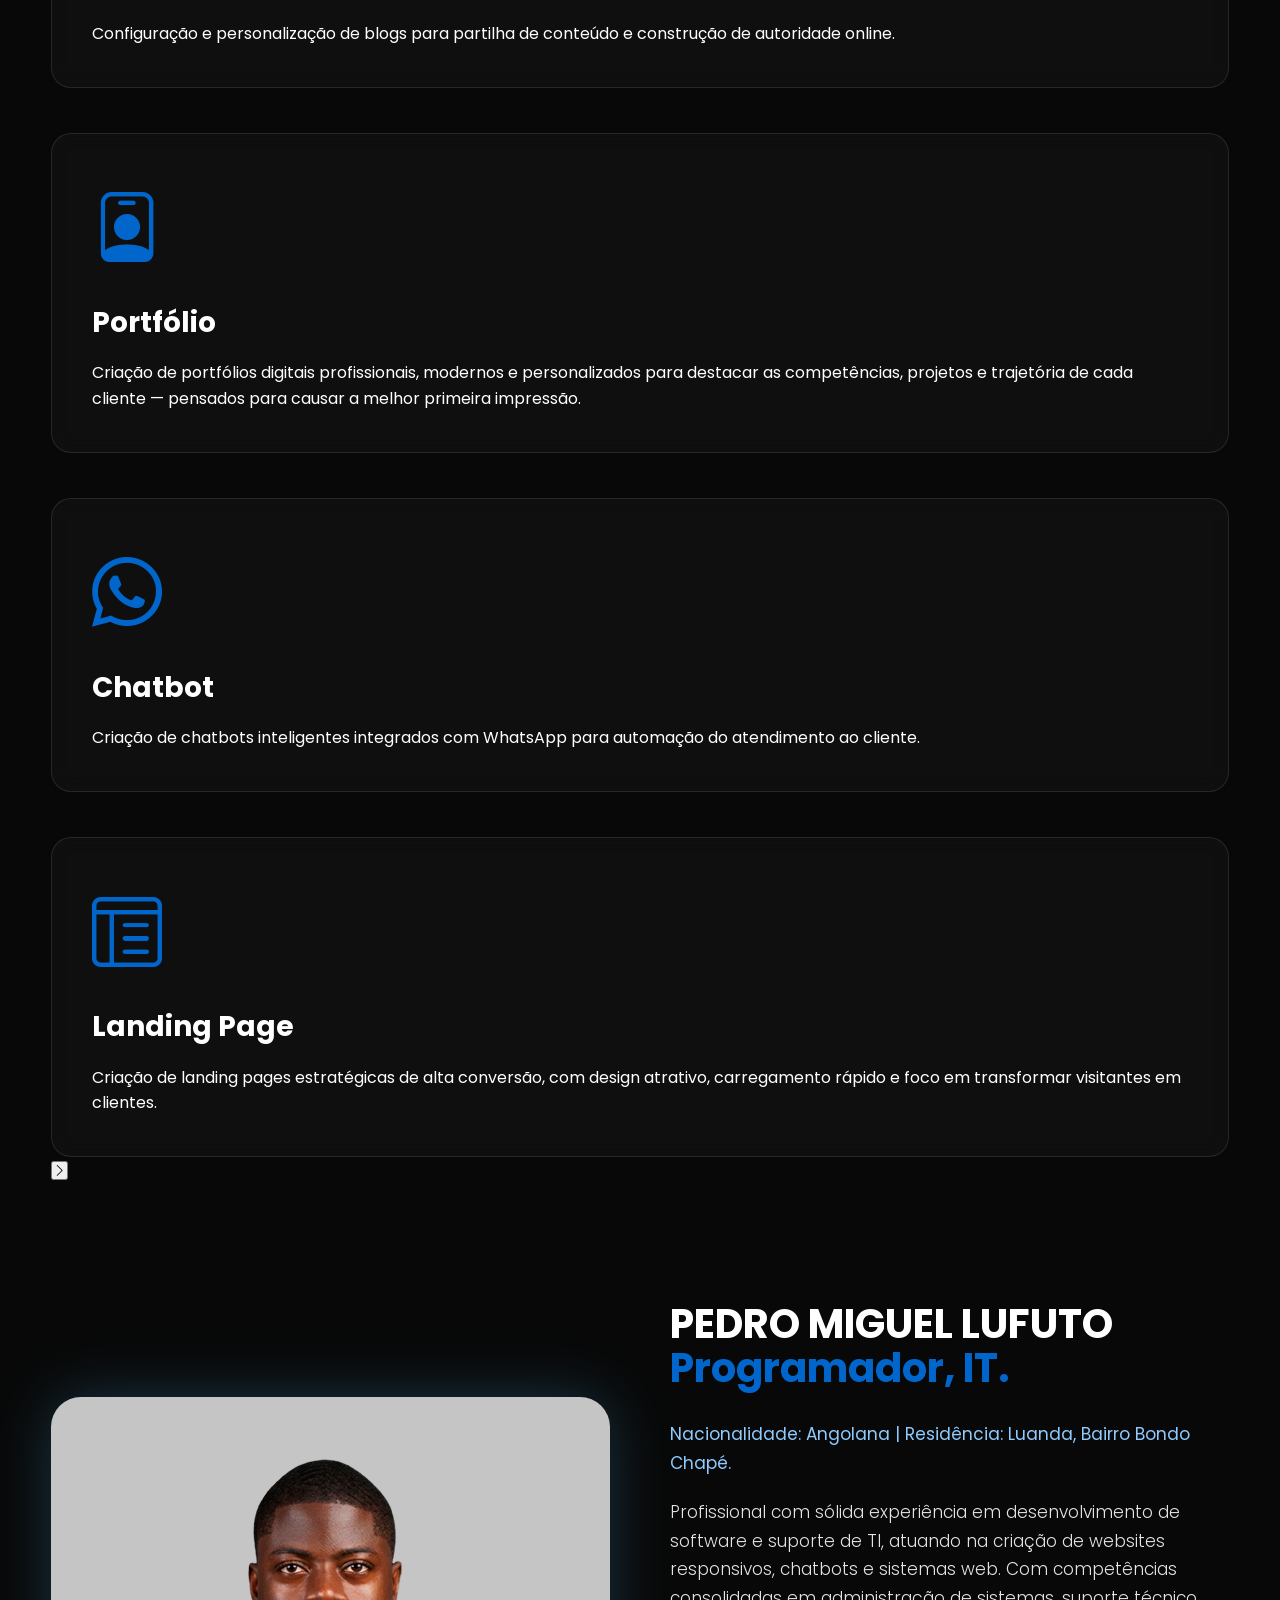
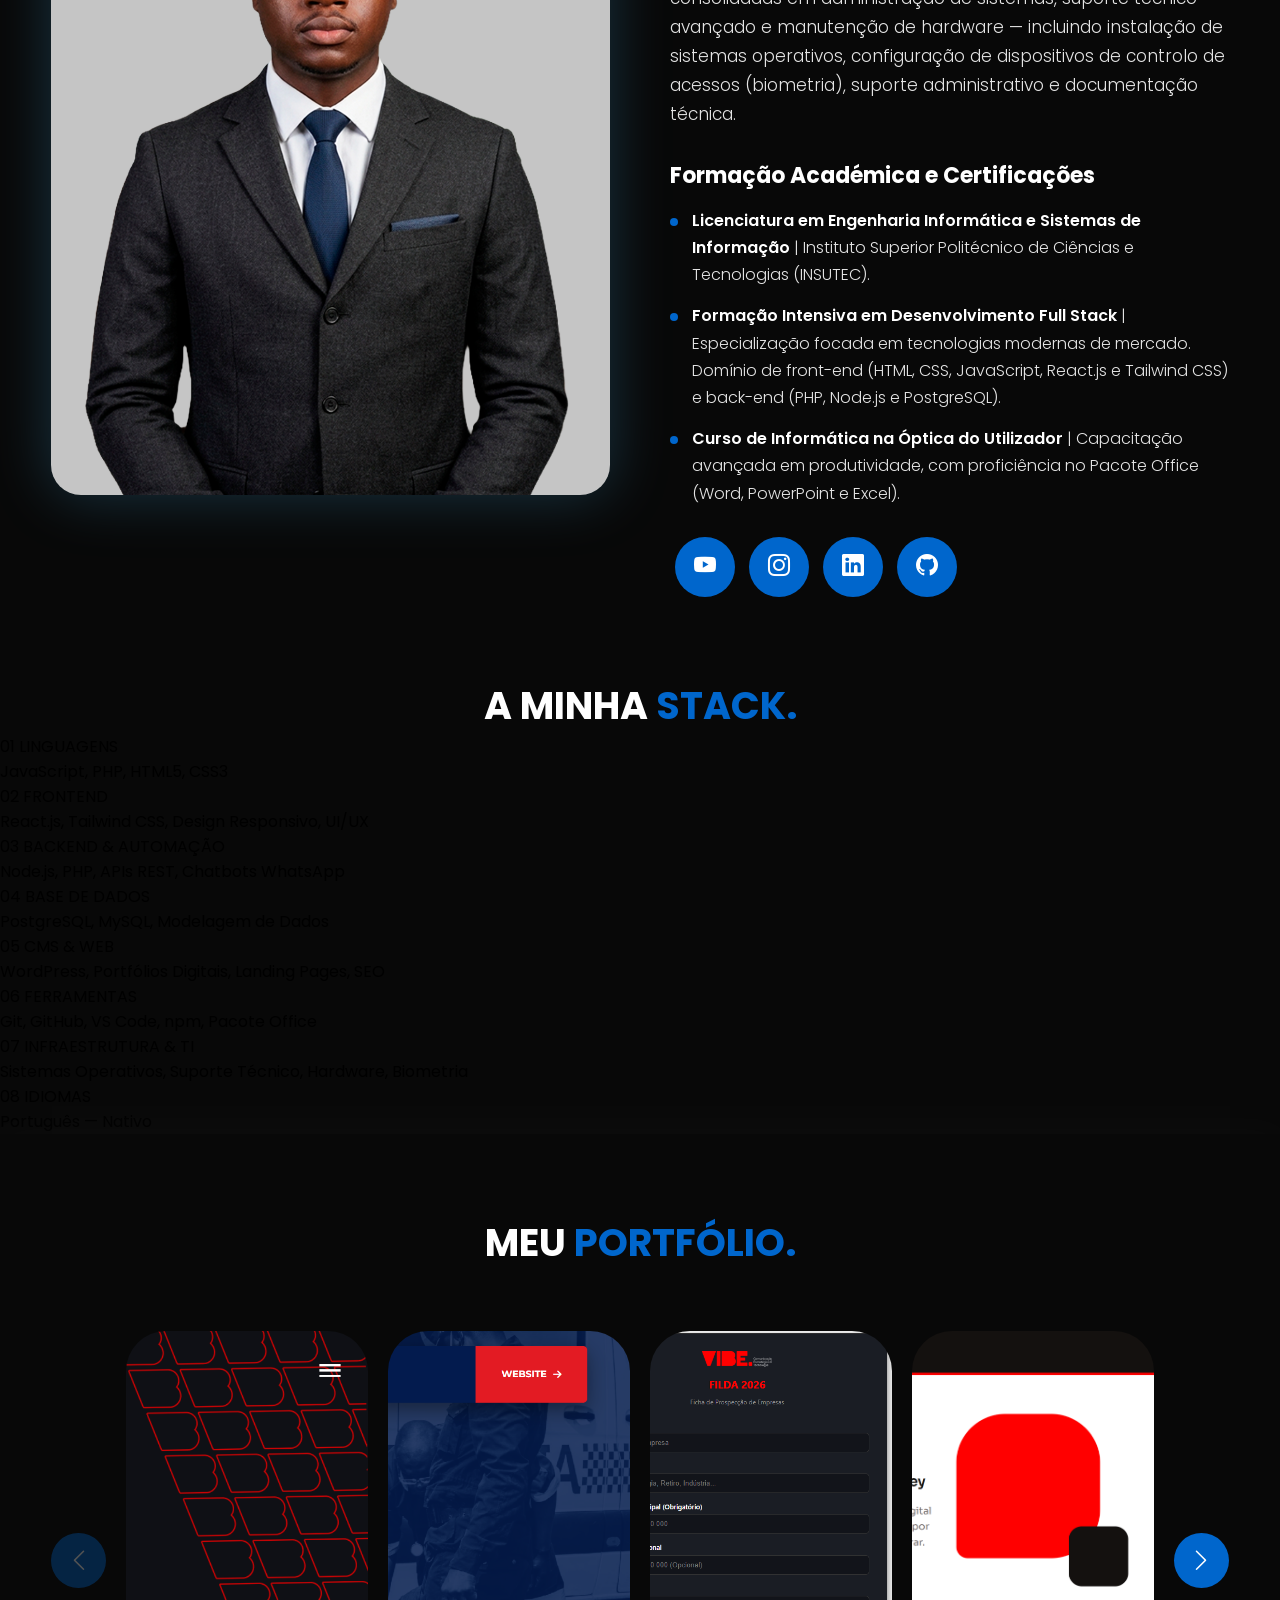
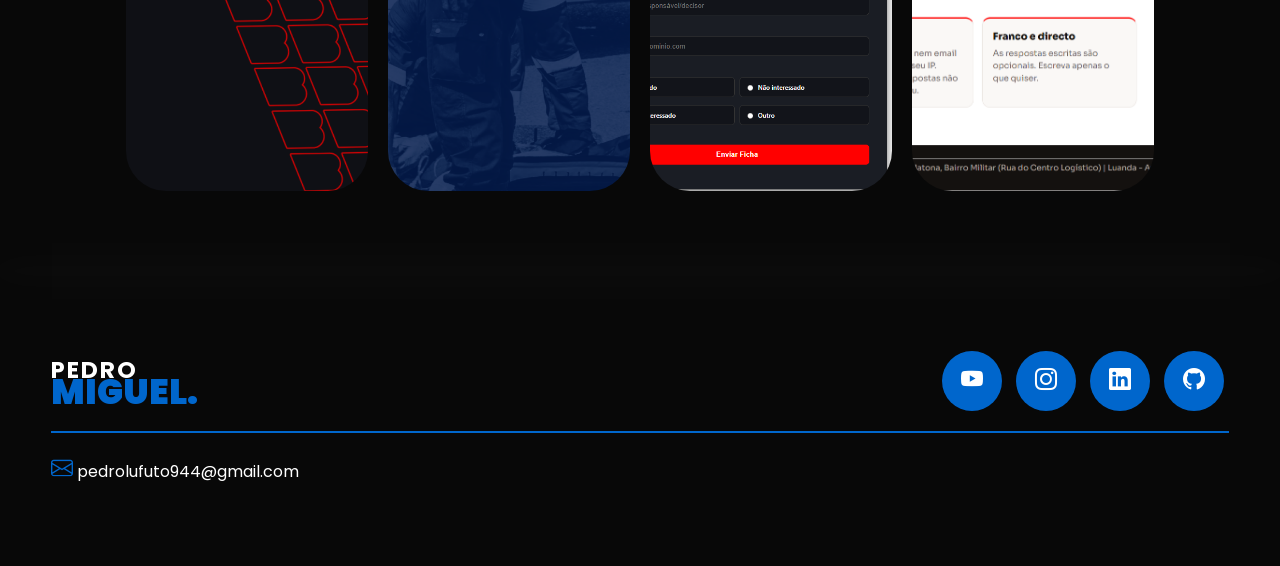
==== commit e06eee31: "Update index.html" ====
--- a/index.html
+++ b/index.html
@@ -10,6 +10,7 @@
     <link rel="stylesheet" href="https://cdn.jsdelivr.net/npm/bootstrap-icons@1.11.3/font/bootstrap-icons.min.css">
     <link rel="preconnect" href="https://fonts.googleapis.com">
     <link rel="preconnect" href="https://fonts.gstatic.com" crossorigin>
+    <link rel="icon" type="image/png" href="icone-PL.svg">
     <link
         href="https://fonts.googleapis.com/css2?family=Poppins:wght@300;400;600;700;800;900&display=swap"
         rel="stylesheet">
@@ -90,25 +91,58 @@
         <section class="especialidade reveal" id="especialidades">
             <div class="interface">
                 <h2 class="titulo">MINHAS <span>ESPECIALIDADES.</span></h2>
-                <div class="flex">
-                    <div class="especialidades-box">
-                        <i class="bi bi-code-square" aria-hidden="true"></i>
-                        <h3>Website</h3>
-                        <p>Desenvolvimento de sites modernos, responsivos e otimizados.</p>
-                    </div>
-
-                    <div class="especialidades-box">
-                        <i class="bi bi-whatsapp" aria-hidden="true"></i>
-                        <h3>Chatbot</h3>
-                        <p>Criação de chatbots inteligentes integrados com WhatsApp para automação do atendimento ao
-                            cliente.</p>
-                    </div>
-
-                    <div class="especialidades-box">
-                        <i class="bi bi-wordpress" aria-hidden="true"></i>
-                        <h3>Blog</h3>
-                        <p>Configuração e personalização de blogs para partilha de conteúdo e construção de autoridade.</p>
-                    </div>
+
+                <div class="especialidades-carrossel">
+                    <button type="button" class="seta-esp seta-esp-esquerda" id="seta-esp-esquerda" aria-label="Especialidade anterior">
+                        <i class="bi bi-chevron-left"></i>
+                    </button>
+
+                    <div class="especialidades-viewport">
+                        <div class="especialidades-track" id="especialidades-track">
+
+                            <!-- Página 1 -->
+                            <div class="especialidades-pagina">
+                                <div class="especialidades-box">
+                                    <i class="bi bi-code-square" aria-hidden="true"></i>
+                                    <h3>Website</h3>
+                                    <p>Desenvolvimento de sites modernos, responsivos e otimizados para todos os dispositivos e motores de pesquisa.</p>
+                                </div>
+
+                                <div class="especialidades-box">
+                                    <i class="bi bi-wordpress" aria-hidden="true"></i>
+                                    <h3>Blog</h3>
+                                    <p>Configuração e personalização de blogs para partilha de conteúdo e construção de autoridade online.</p>
+                                </div>
+
+                                <div class="especialidades-box">
+                                    <i class="bi bi-person-badge" aria-hidden="true"></i>
+                                    <h3>Portfólio</h3>
+                                    <p>Criação de portfólios digitais profissionais, modernos e personalizados para destacar as competências, projetos e trajetória de cada cliente — pensados para causar a melhor primeira impressão.</p>
+                                </div>
+                            </div>
+
+                            <!-- Página 2 -->
+                            <!-- Para adicionar uma nova especialidade, copia um bloco .especialidades-box aqui dentro. Quando esta página tiver 3 caixas, cria uma nova Página 3 com o mesmo formato. -->
+                            <div class="especialidades-pagina">
+                                <div class="especialidades-box">
+                                    <i class="bi bi-whatsapp" aria-hidden="true"></i>
+                                    <h3>Chatbot</h3>
+                                    <p>Criação de chatbots inteligentes integrados com WhatsApp para automação do atendimento ao cliente.</p>
+                                </div>
+
+                                <div class="especialidades-box">
+                                    <i class="bi bi-layout-text-window-reverse" aria-hidden="true"></i>
+                                    <h3>Landing Page</h3>
+                                    <p>Criação de landing pages estratégicas de alta conversão, com design atrativo, carregamento rápido e foco em transformar visitantes em clientes.</p>
+                                </div>
+                            </div>
+
+                        </div>
+                    </div>
+
+                    <button type="button" class="seta-esp seta-esp-direita" id="seta-esp-direita" aria-label="Próxima especialidade">
+                        <i class="bi bi-chevron-right"></i>
+                    </button>
                 </div>
 
             </div>
@@ -140,7 +174,56 @@
                             <a href="https://youtube.com/@pedromiguellufuto" target="_blank" rel="noopener noreferrer" aria-label="Canal de YouTube"><button type="button" tabindex="-1"><i class="bi bi-youtube"></i></button></a>
                             <a href="https://www.instagram.com/pedromiguel9948" target="_blank" rel="noopener noreferrer" aria-label="Instagram"><button type="button" tabindex="-1"><i class="bi bi-instagram"></i></button></a>
                             <a href="https://www.linkedin.com/in/pedro-lufuto-2a4253391" target="_blank" rel="noopener noreferrer" aria-label="LinkedIn"><button type="button" tabindex="-1"><i class="bi bi-linkedin"></i></button></a>
+                            <a href="https://github.com/LufutoPedro" target="_blank" rel="noopener noreferrer" aria-label="GitHub"><button type="button" tabindex="-1"><i class="bi bi-github"></i></button></a>
                         </div>
+                    </div>
+                </div>
+            </div>
+        </section>
+
+        <section class="stack reveal" id="stack">
+            <div class="interface">
+                <h2 class="titulo">A MINHA <span>STACK.</span></h2>
+
+                <div class="stack-grid">
+                    <div class="stack-card">
+                        <span class="stack-label"><span>01</span> LINGUAGENS</span>
+                        <p>JavaScript, PHP, HTML5, CSS3</p>
+                    </div>
+
+                    <div class="stack-card">
+                        <span class="stack-label"><span>02</span> FRONTEND</span>
+                        <p>React.js, Tailwind CSS, Design Responsivo, UI/UX</p>
+                    </div>
+
+                    <div class="stack-card">
+                        <span class="stack-label"><span>03</span> BACKEND &amp; AUTOMAÇÃO</span>
+                        <p>Node.js, PHP, APIs REST, Chatbots WhatsApp</p>
+                    </div>
+
+                    <div class="stack-card">
+                        <span class="stack-label"><span>04</span> BASE DE DADOS</span>
+                        <p>PostgreSQL, MySQL, Modelagem de Dados</p>
+                    </div>
+
+                    <div class="stack-card">
+                        <span class="stack-label"><span>05</span> CMS &amp; WEB</span>
+                        <p>WordPress, Portfólios Digitais, Landing Pages, SEO</p>
+                    </div>
+
+                    <div class="stack-card">
+                        <span class="stack-label"><span>06</span> FERRAMENTAS</span>
+                        <p>Git, GitHub, VS Code, npm, Pacote Office</p>
+                    </div>
+
+                    <div class="stack-card">
+                        <span class="stack-label"><span>07</span> INFRAESTRUTURA &amp; TI</span>
+                        <p>Sistemas Operativos, Suporte Técnico, Hardware, Biometria</p>
+                    </div>
+
+                    <div class="stack-card">
+                        <span class="stack-label"><span>08</span> IDIOMAS</span>
+                        <p>Português — Nativo</p>
                     </div>
                 </div>
             </div>
@@ -204,6 +287,7 @@
                         <a href="https://youtube.com/@pedromiguellufuto" target="_blank" rel="noopener noreferrer" aria-label="Canal de YouTube"><button type="button" tabindex="-1"><i class="bi bi-youtube"></i></button></a>
                         <a href="https://www.instagram.com/pedromiguel9948" target="_blank" rel="noopener noreferrer" aria-label="Instagram"><button type="button" tabindex="-1"><i class="bi bi-instagram"></i></button></a>
                         <a href="https://www.linkedin.com/in/pedro-lufuto-2a4253391" target="_blank" rel="noopener noreferrer" aria-label="LinkedIn"><button type="button" tabindex="-1"><i class="bi bi-linkedin"></i></button></a>
+                        <a href="https://github.com/LufutoPedro" target="_blank" rel="noopener noreferrer" aria-label="GitHub"><button type="button" tabindex="-1"><i class="bi bi-github"></i></button></a>
                     </div>
                 </div>
             </div>
@@ -220,6 +304,7 @@
 
     <script src="menu.js"></script>
     <script src="portfolio-slider.js"></script>
+    <script src="especialidades-slider.js"></script>
 </body>
 
-</html>+</html>
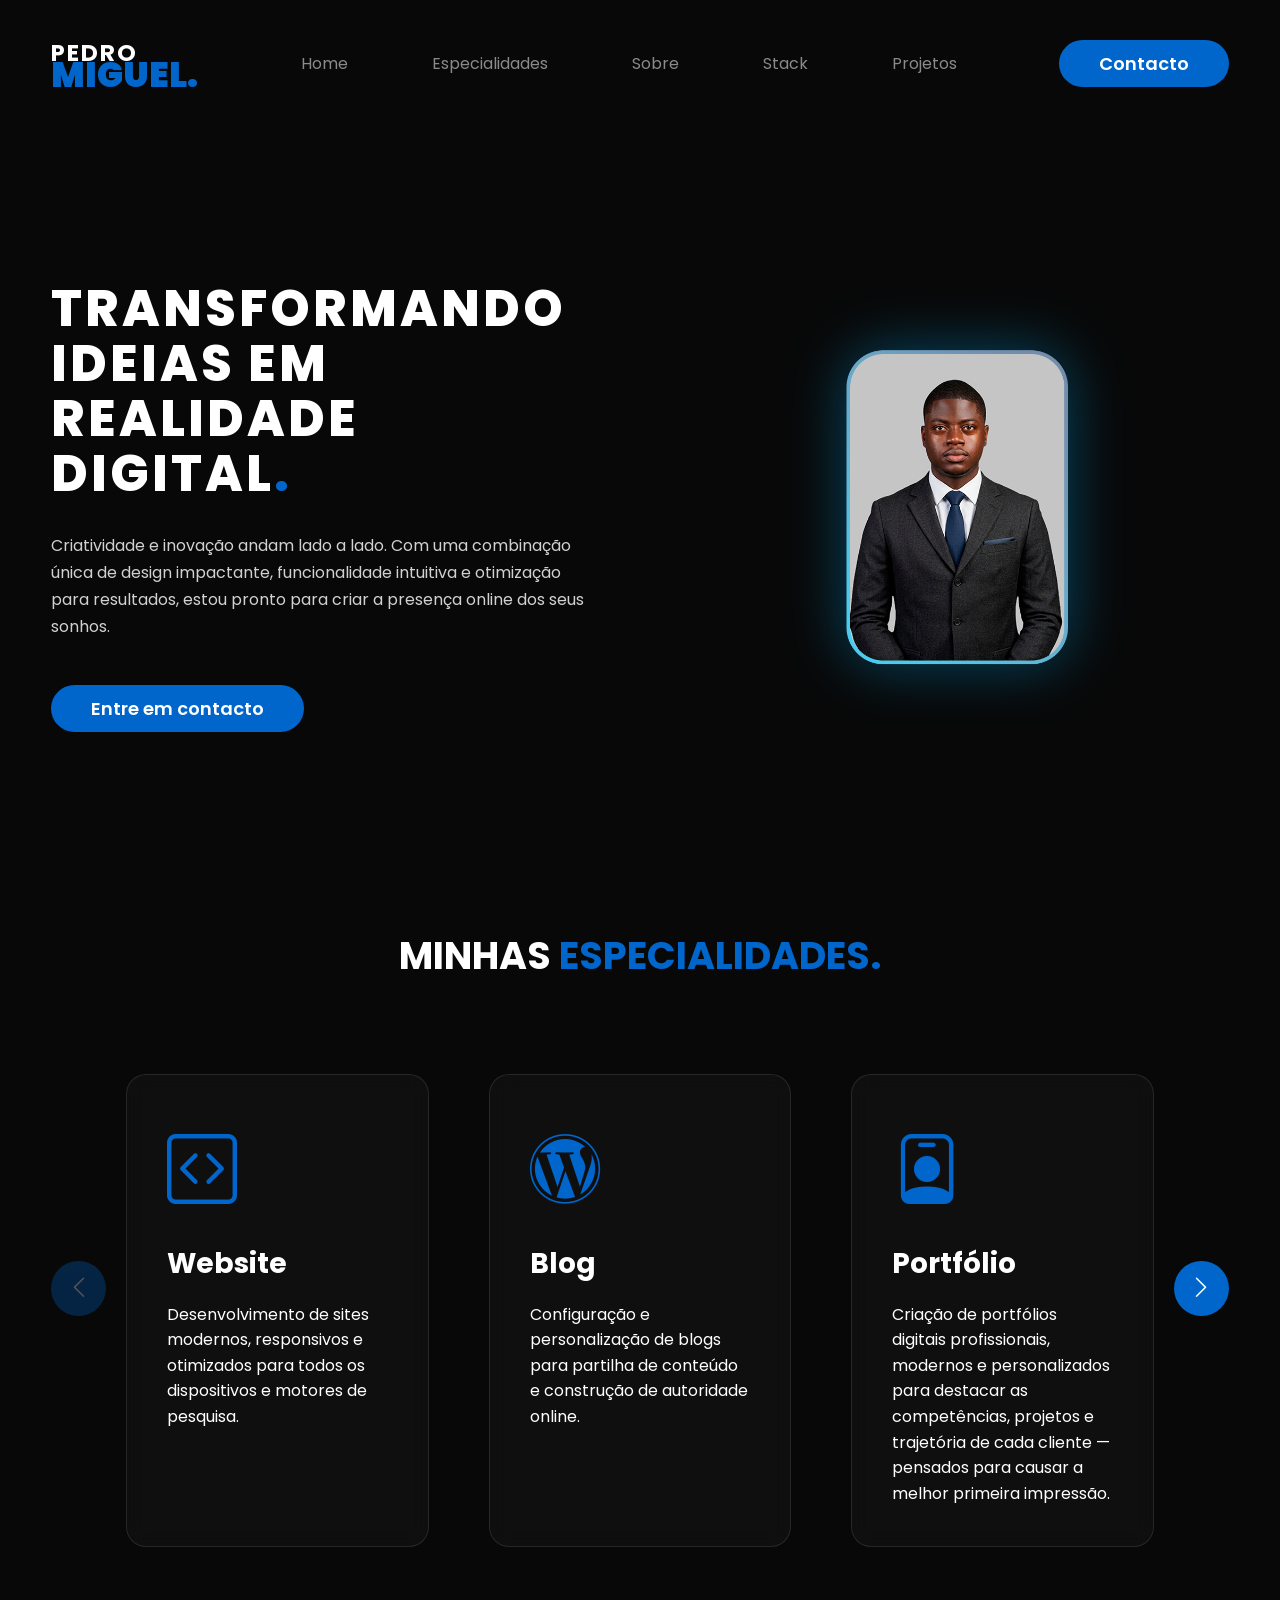
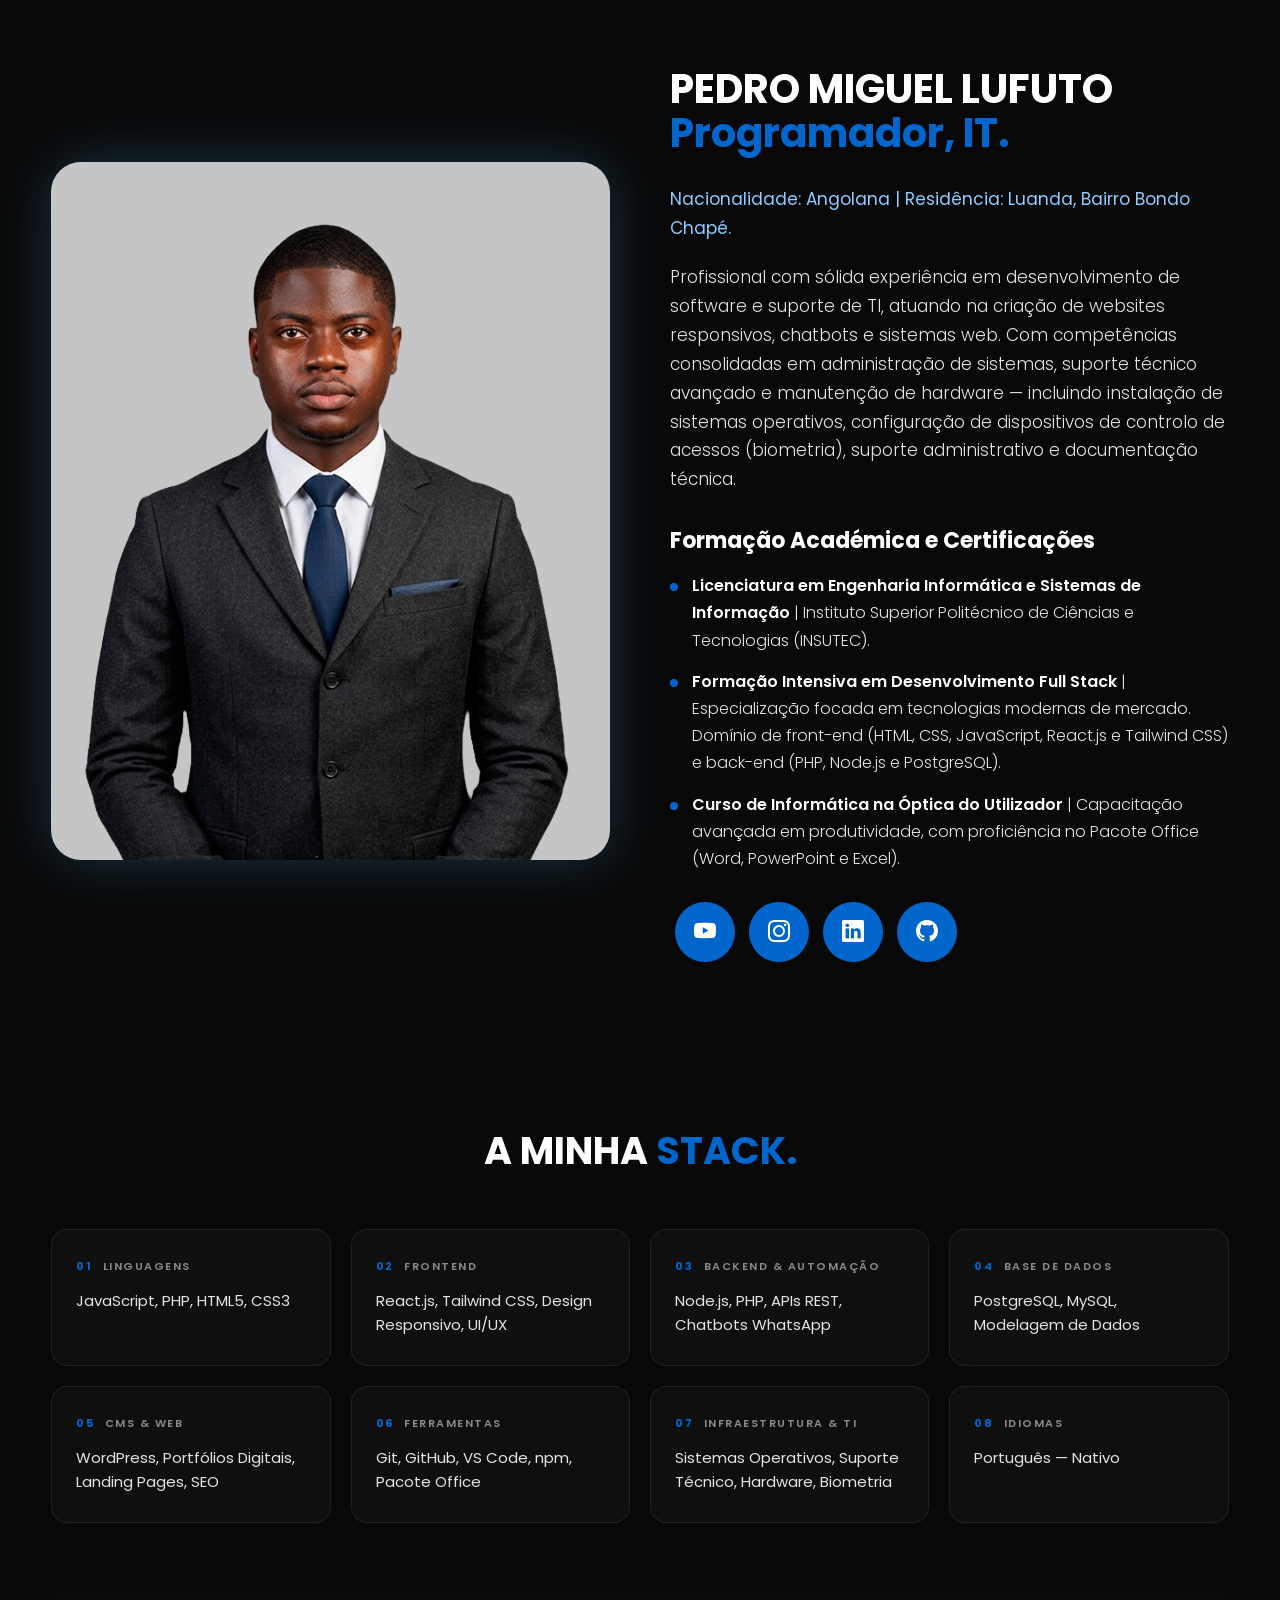
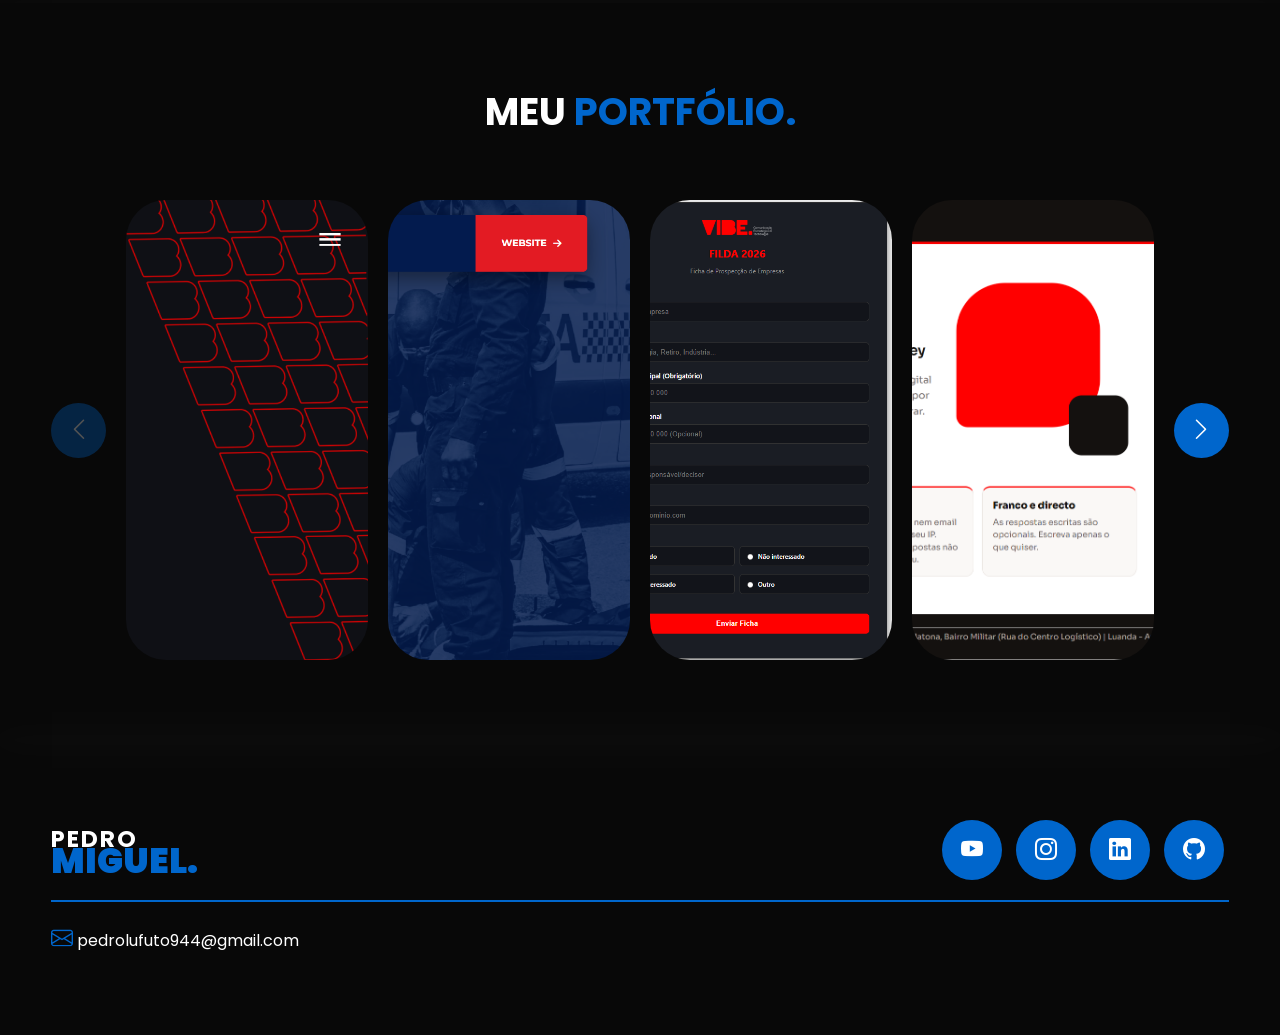
==== commit 9f5ef5e6: "Update index.html" ====
--- a/index.html
+++ b/index.html
@@ -30,6 +30,7 @@
                     <li><a href="index.html">Home</a></li>
                     <li><a href="#especialidades">Especialidades</a></li>
                     <li><a href="#sobre">Sobre</a></li>
+                    <li><a href="#stack">Stack</a></li>
                     <li><a href="#projetos">Projetos</a></li>
                 </ul>
             </nav>
@@ -53,6 +54,7 @@
                         <li><a href="index.html">Home</a></li>
                         <li><a href="index.html#especialidades">Especialidades</a></li>
                         <li><a href="index.html#sobre">Sobre</a></li>
+                        <li><a href="index.html#stack">Stack</a></li>
                         <li><a href="index.html#projetos">Projetos</a></li>
                         <li><a href="contacto.html">Contacto</a></li>
                     </ul>
--- a/style.css
+++ b/style.css
@@ -304,6 +304,64 @@
     }
 }
 
+/* ESPECIALIDADES CARROSSEL */
+.especialidades-carrossel {
+    display: flex;
+    align-items: center;
+    gap: 20px;
+    margin-top: 45px;
+}
+
+.especialidades-viewport {
+    overflow: hidden;
+    width: 100%;
+}
+
+.especialidades-track {
+    display: flex;
+    transition: transform .6s cubic-bezier(0.65, 0, 0.35, 1);
+}
+
+.especialidades-pagina {
+    display: flex;
+    justify-content: center;
+    gap: 60px;
+    flex: 0 0 100%;
+    width: 100%;
+}
+
+.especialidades-pagina .especialidades-box {
+    flex: 1;
+    max-width: 380px;
+}
+
+.seta-esp {
+    flex-shrink: 0;
+    width: 55px;
+    height: 55px;
+    border-radius: 50%;
+    border: none;
+    background-color: #0066CC;
+    color: #fff;
+    font-size: 24px;
+    cursor: pointer;
+    display: flex;
+    align-items: center;
+    justify-content: center;
+    transition: .3s;
+}
+
+.seta-esp:hover {
+    background-color: #1690e1;
+    transform: scale(1.1);
+}
+
+.seta-esp.desativado {
+    opacity: .3;
+    pointer-events: none;
+    cursor: default;
+}
+
 /* ESPECIALIDADES */
 section.especialidade {
     padding: 40px 4%;
@@ -460,6 +518,58 @@
     margin-top: 0;
 }
 
+/* STACK / FERRAMENTAS */
+section.stack {
+    padding: 80px 4%;
+}
+
+.stack-grid {
+    display: grid;
+    grid-template-columns: repeat(4, 1fr);
+    gap: 20px;
+    margin-top: 50px;
+}
+
+.stack-card {
+    background: rgba(255, 255, 255, 0.03);
+    border: 1px solid rgba(255, 255, 255, 0.08);
+    border-radius: 16px;
+    padding: 28px 24px;
+    backdrop-filter: blur(10px);
+    transition: .3s ease;
+    display: flex;
+    flex-direction: column;
+    gap: 14px;
+}
+
+.stack-card:hover {
+    transform: translateY(-6px);
+    background: rgba(255, 255, 255, 0.06);
+    border-color: #0066CC;
+    box-shadow: 0 0 20px rgba(0, 102, 204, 0.18);
+}
+
+.stack-label {
+    font-size: 11px;
+    font-weight: 600;
+    letter-spacing: 1.5px;
+    text-transform: uppercase;
+    color: #8a8a8a;
+}
+
+.stack-label span {
+    color: #0066CC;
+    font-weight: 700;
+    margin-right: 6px;
+}
+
+.stack-card p {
+    color: #e4e4e4;
+    font-size: 15px;
+    font-weight: 400;
+    line-height: 1.6;
+}
+
 /* PORTFOLIO */
 section.portfolio {
     padding: 80px 4%;
@@ -696,13 +806,35 @@
 
     .topo-do-site .img-topo-site img {
         width: 100%;
-        max-width: 280px;
+        max-width: 420px;
     }
 
     /* ESPECIALIDADES */
-    section.especialidade .flex {
+    .especialidades-pagina {
         flex-direction: column;
-        gap: 0;
+        align-items: center;
+        gap: 20px;
+    }
+
+    .especialidades-pagina .especialidades-box {
+        width: 100%;
+        max-width: 520px;
+        margin-top: 0;
+        padding: 30px 24px;
+    }
+
+    .especialidade .especialidades-box i {
+        font-size: 52px;
+    }
+
+    .especialidade .especialidades-box h3 {
+        font-size: 24px;
+    }
+
+    .seta-esp {
+        width: 42px;
+        height: 42px;
+        font-size: 20px;
     }
 
     /* SOBRE */
@@ -716,6 +848,17 @@
 
     .sobre .btn-social {
         text-align: center;
+    }
+
+    /* STACK */
+    section.stack {
+        padding: 60px 4%;
+    }
+
+    .stack-grid {
+        grid-template-columns: repeat(2, 1fr);
+        gap: 16px;
+        margin-top: 36px;
     }
 
     /* PORTFOLIO */
@@ -742,6 +885,65 @@
 }
 
 @media screen and (max-width: 700px) {
+    .topo-do-site .img-topo-site img {
+        max-width: 360px;
+    }
+
+    /* ESPECIALIDADES */
+    .especialidades-carrossel {
+        flex-wrap: wrap;
+        justify-content: center;
+        gap: 16px;
+        margin-top: 30px;
+    }
+
+    .especialidades-viewport {
+        order: -1;
+        flex: 0 0 100%;
+    }
+
+    .especialidades-pagina {
+        gap: 16px;
+    }
+
+    .especialidades-pagina .especialidades-box {
+        max-width: 100%;
+        padding: 24px 20px;
+    }
+
+    .especialidade .especialidades-box i {
+        font-size: 44px;
+    }
+
+    .especialidade .especialidades-box h3 {
+        font-size: 21px;
+        margin: 12px 0;
+    }
+
+    .especialidade .especialidades-box p {
+        font-size: 14px;
+    }
+
+    /* STACK */
+    section.stack {
+        padding: 50px 4%;
+    }
+
+    .stack-grid {
+        grid-template-columns: 1fr;
+        gap: 14px;
+        margin-top: 28px;
+    }
+
+    .stack-card {
+        padding: 20px 18px;
+        gap: 10px;
+    }
+
+    .stack-card p {
+        font-size: 14px;
+    }
+
     .img-port {
         height: 320px;
     }
@@ -768,4 +970,4 @@
         opacity: 1;
         transform: none;
     }
-}+}
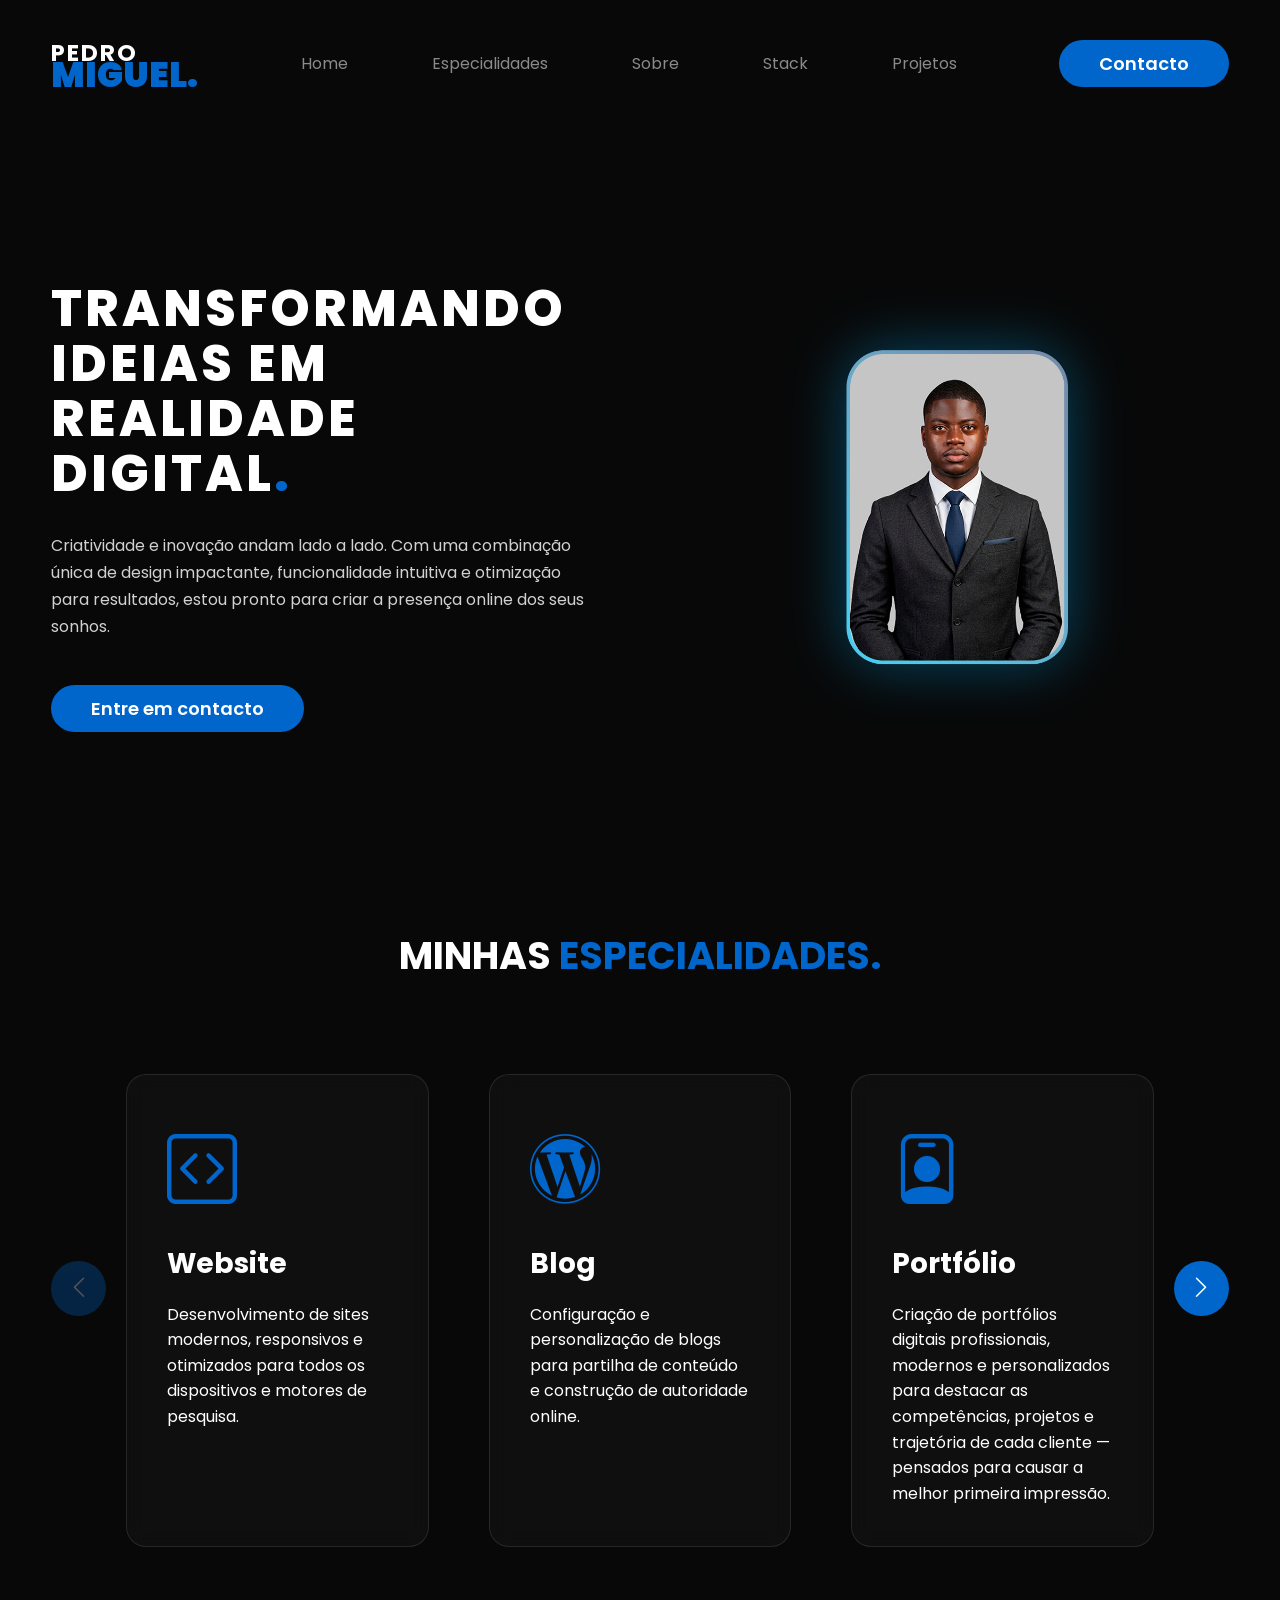
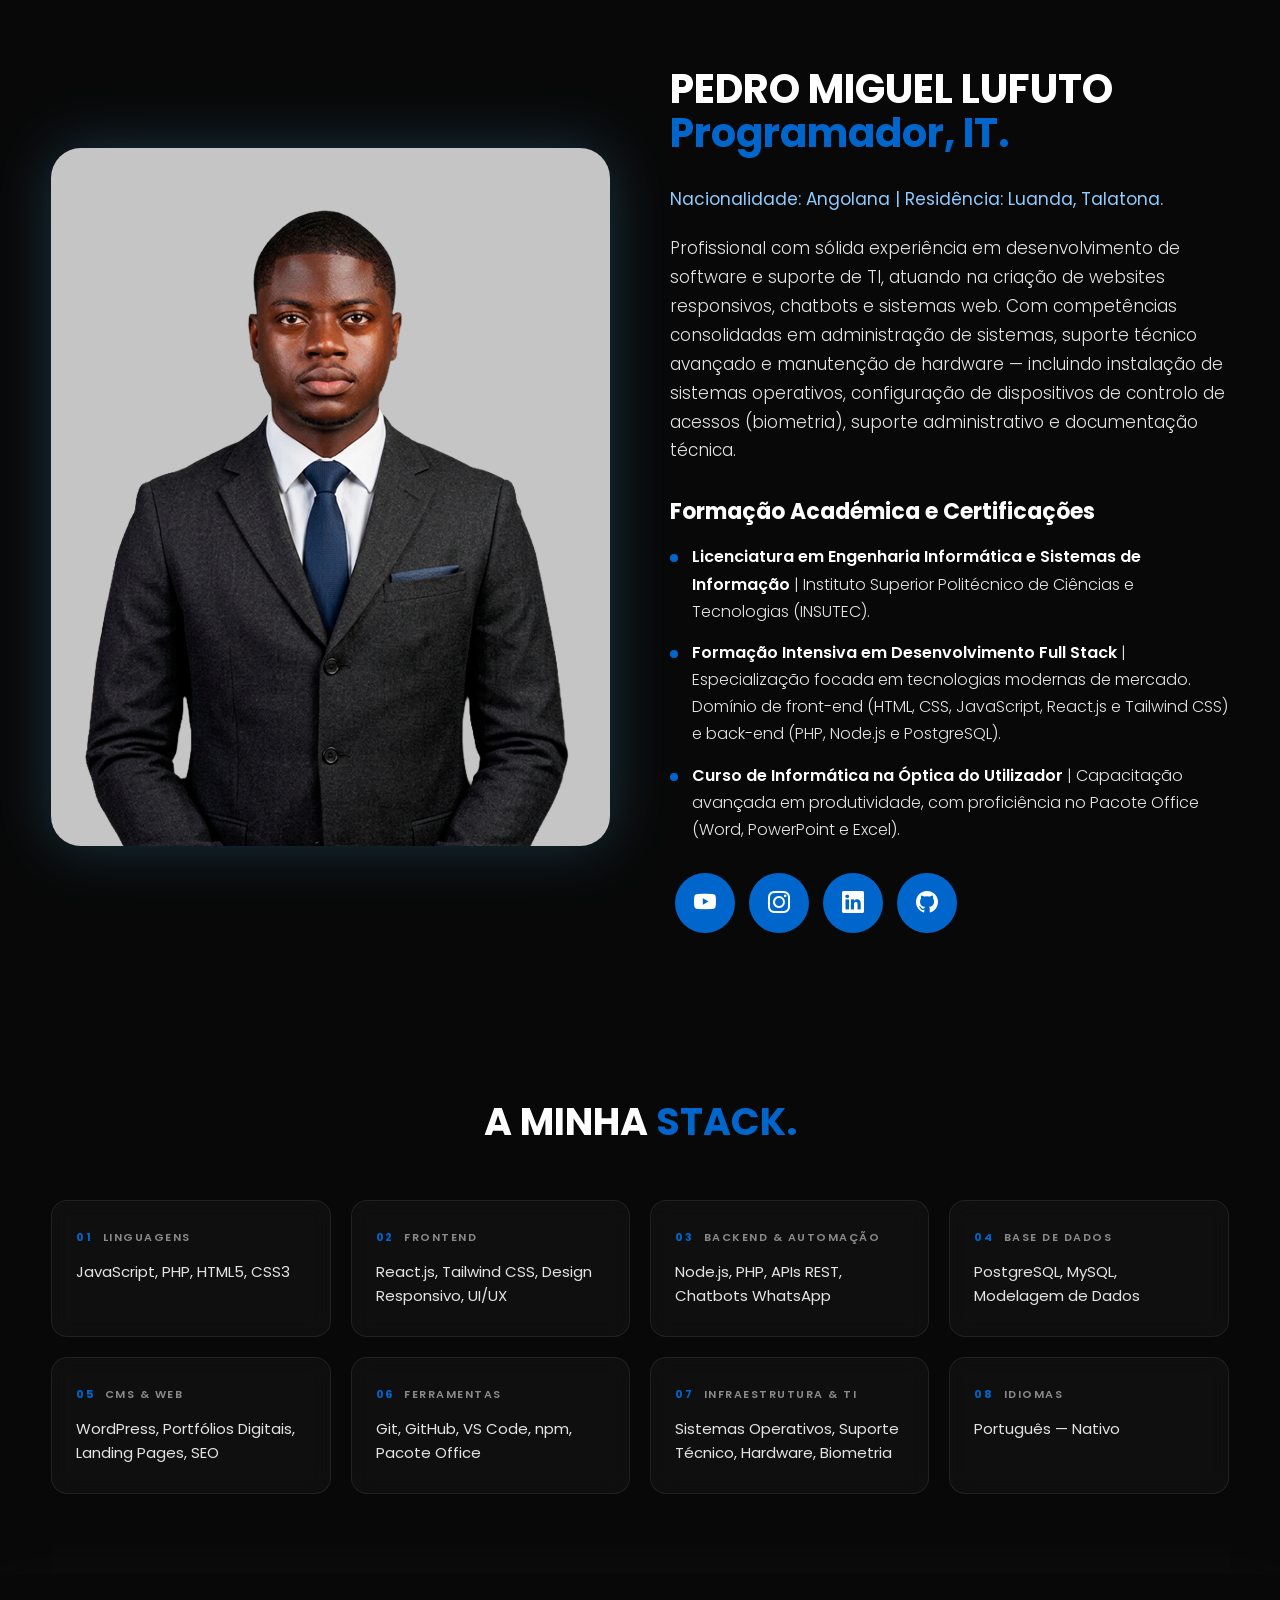
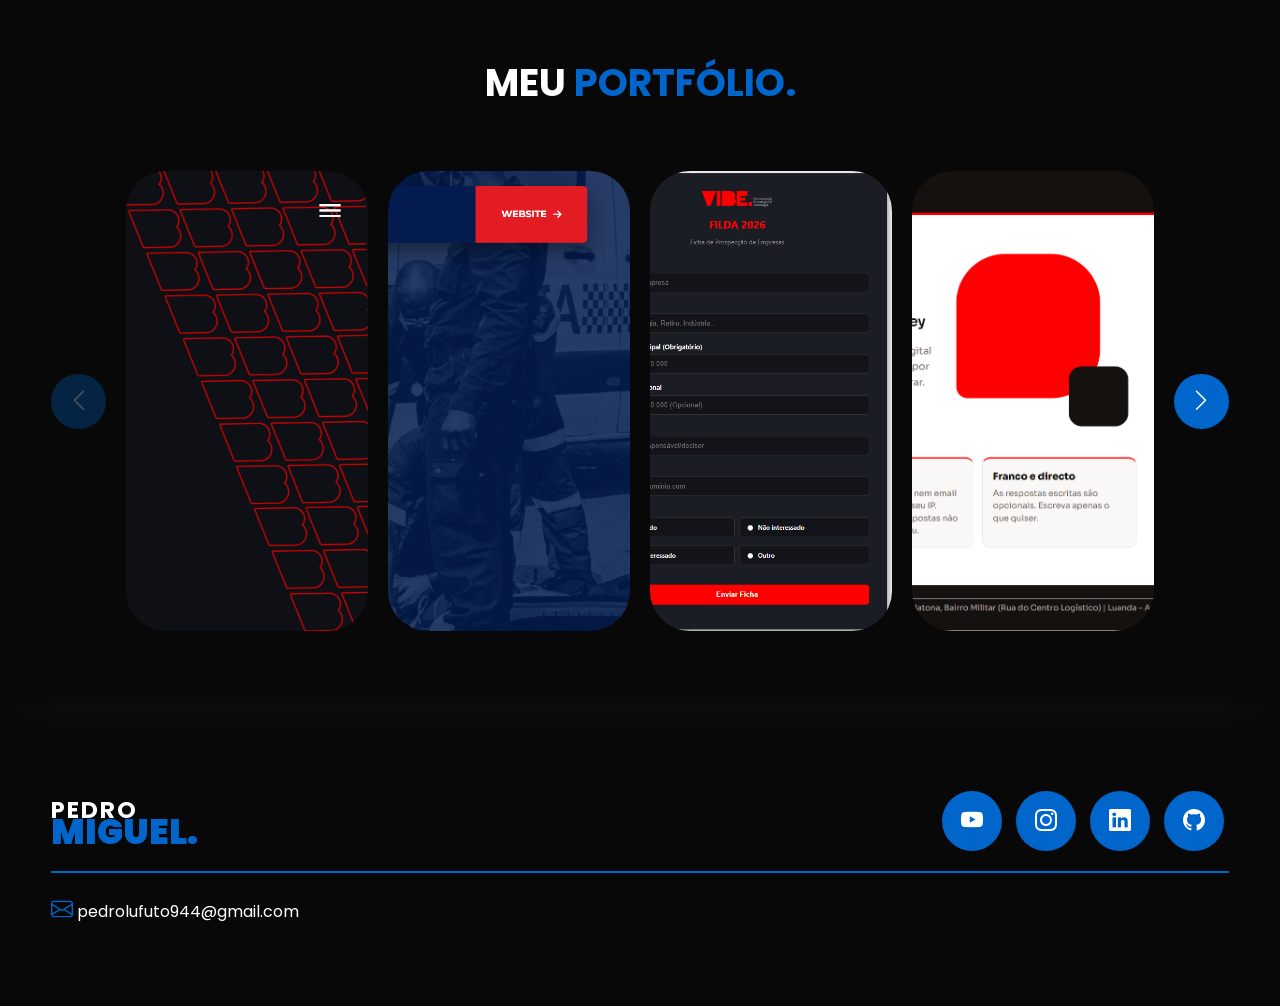
==== commit 67f2bd4e: "Update index.html" ====
--- a/index.html
+++ b/index.html
@@ -159,7 +159,7 @@
 
                     <div class="txt-sobre">
                         <h2>PEDRO MIGUEL LUFUTO <span>Programador, IT.</span></h2>
-                        <p class="dados">Nacionalidade: Angolana | Residência: Luanda, Bairro Bondo Chapé.</p>
+                        <p class="dados">Nacionalidade: Angolana | Residência: Luanda, Talatona.</p>
 
                         <p>Profissional com sólida experiência em desenvolvimento de software e suporte de TI, atuando na criação de websites responsivos, chatbots e sistemas web. Com competências consolidadas em administração de sistemas,
                             suporte técnico avançado e manutenção de hardware — incluindo instalação de sistemas operativos, configuração de dispositivos de controlo de acessos (biometria), suporte administrativo e documentação técnica.
